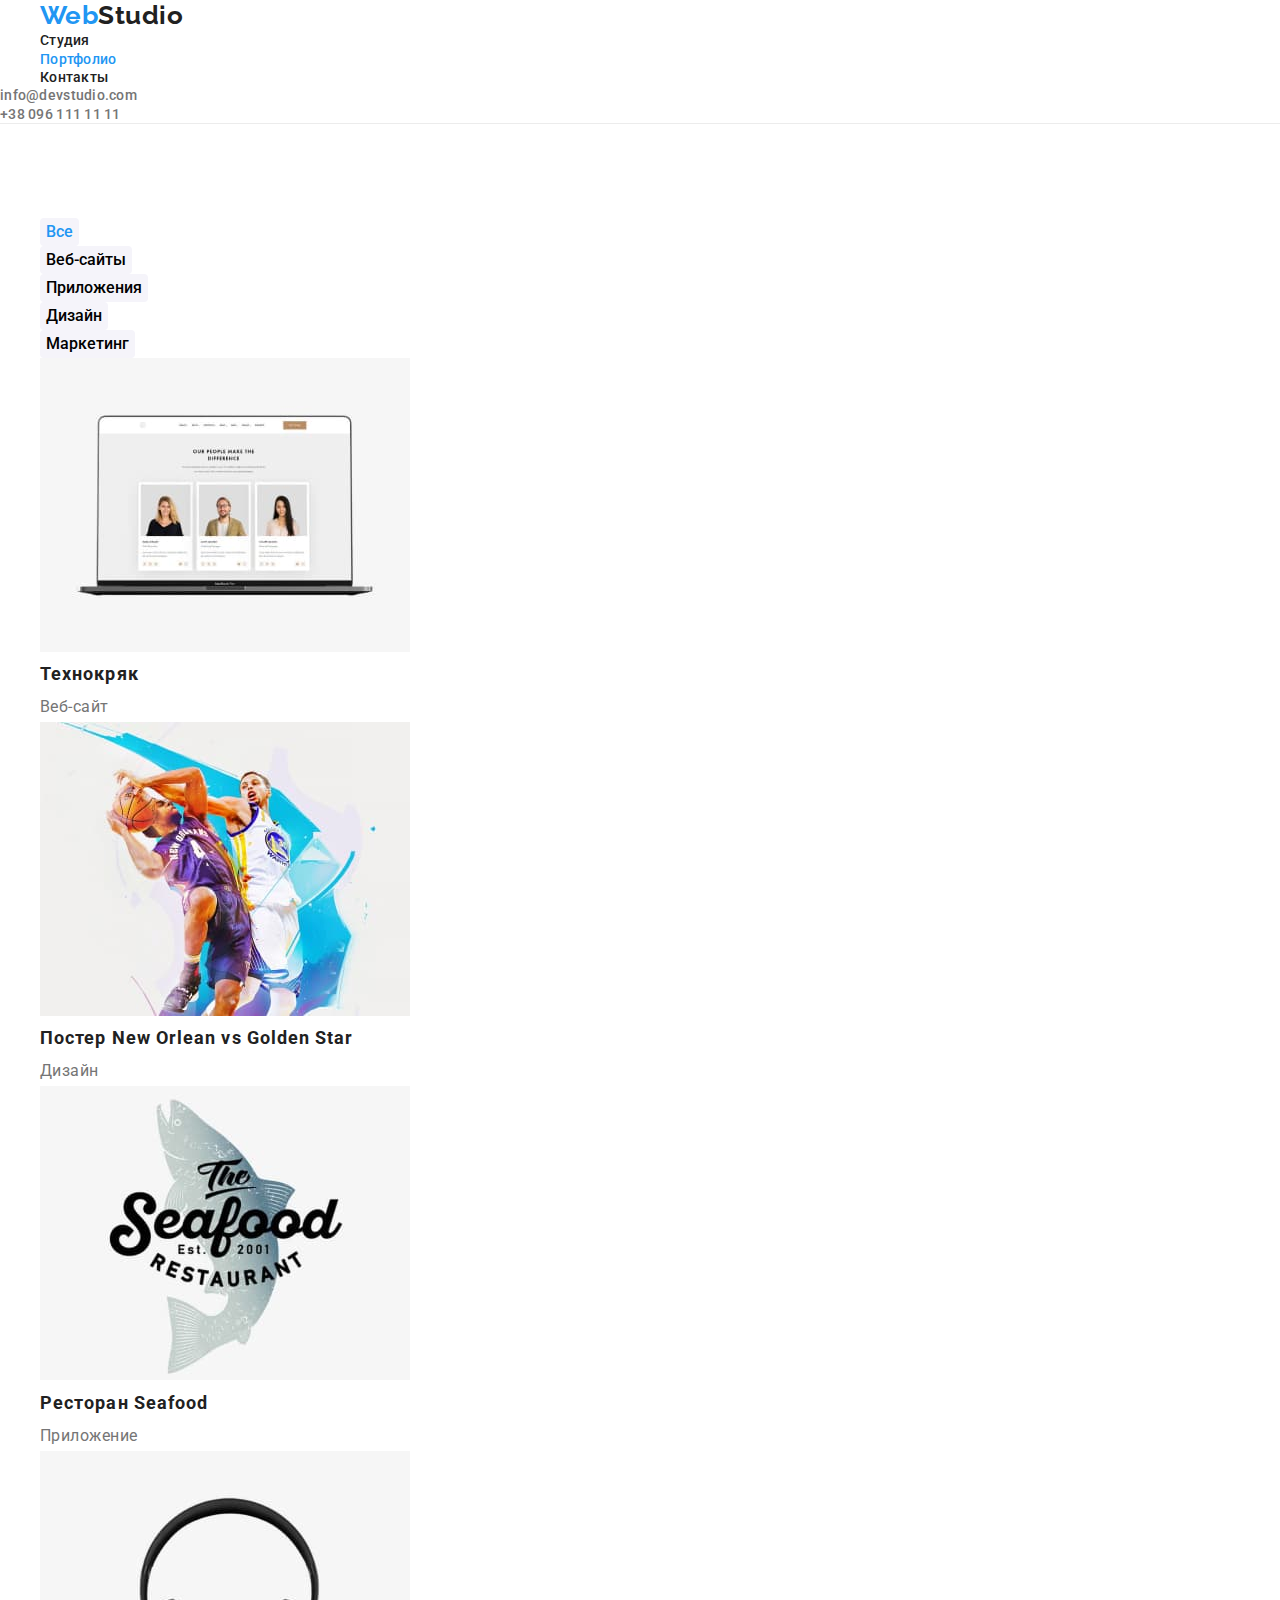
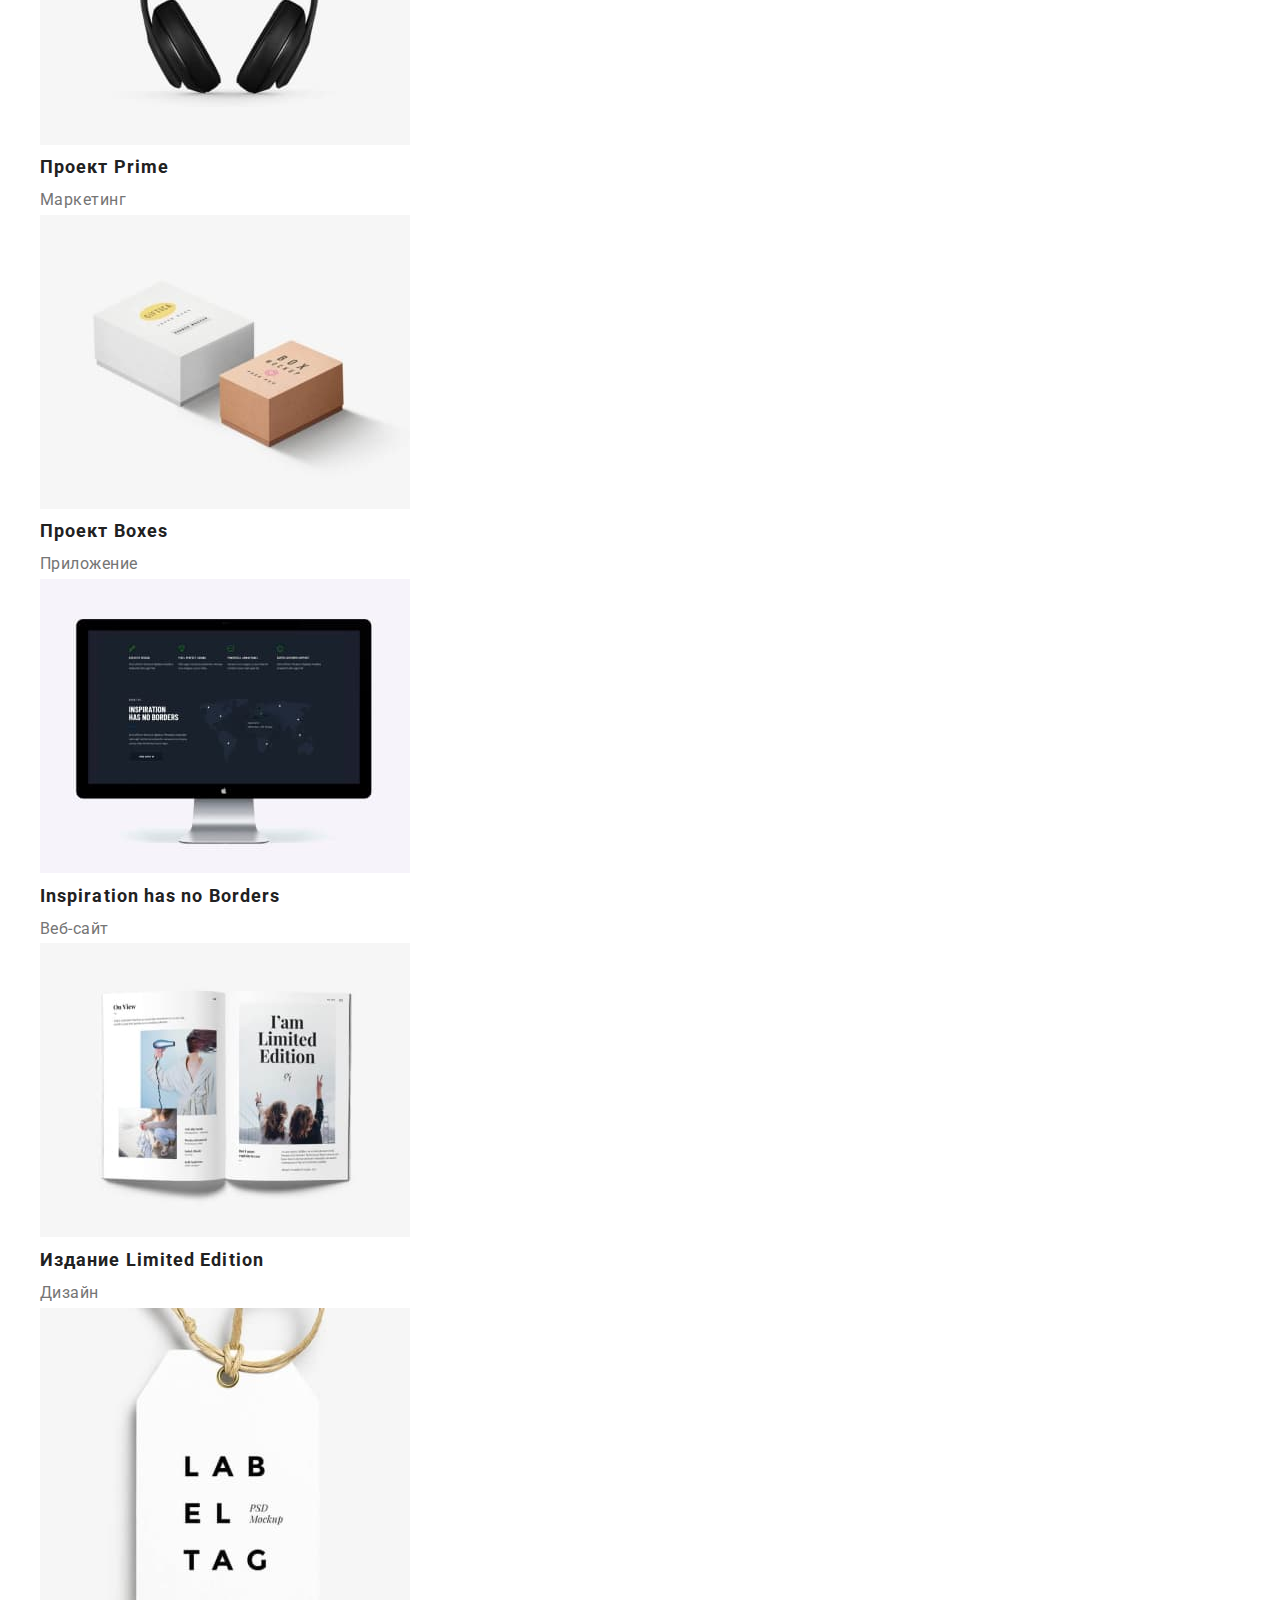
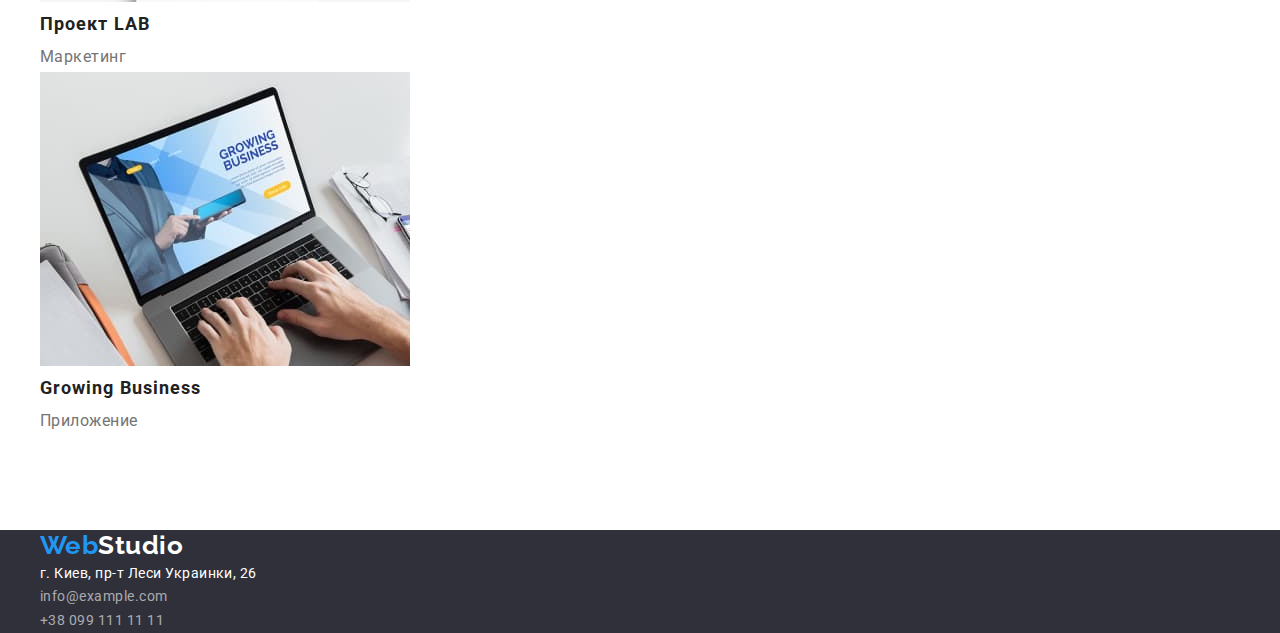
==== portfolio.html @ ff14a372 "update css" ====
<!DOCTYPE html>
<html lang="ru">
  <head>
    <meta charset="UTF-8" />
    <meta http-equiv="X-UA-Compatible" content="IE=edge" />
    <meta name="viewport" content="width=device-width, initial-scale=1.0" />
    <title>Portfolio</title>
    <link rel="preconnect" href="https://fonts.googleapis.com" />
    <link rel="preconnect" href="https://fonts.gstatic.com" crossorigin />
    <link
      href="https://fonts.googleapis.com/css2?family=Raleway:wght@700&family=Roboto:wght@400;500;700;900&display=swap"
      rel="stylesheet"
    />
    <link
      rel="stylesheet"
      href="https://cdnjs.cloudflare.com/ajax/libs/modern-normalize/1.1.0/modern-normalize.min.css"
    />
    <link rel="stylesheet" href="css/styles.css" />
  </head>
  <body>
    <header class="header">
      <nav class="container">
        <a class="header__inner" href="/">
          <span class="header__logo">Web</span>Studio</a
        >
        <ul class="list">
          <li>
            <a class="nav__link" href="index.html">Студия</a>
          </li>
          <li>
            <a class="nav__link current" href="portfolio.html">Портфолио</a>
          </li>
          <li>
            <a class="nav__link" href="">Контакты</a>
          </li>
        </ul>
      </nav>
      <ul class="list">
        <li>
          <a class="header__address" href="mailto:info@devstudio.com"
            >info@devstudio.com</a
          >
        </li>
        <li>
          <a class="header__address" href="tel:+380961111111"
            >+38 096 111 11 11</a
          >
        </li>
      </ul>
    </header>
    <main>
      <section class="section">
        <div class="container">
          <h1 class="title__hidden">Фильтр</h1>
          <ul class="list">
            <li>
              <button class="filter__btn current" type="button">Все</button>
            </li>
            <li>
              <button class="filter__btn" type="button">Веб-сайты</button>
            </li>
            <li>
              <button class="filter__btn" type="button">Приложения</button>
            </li>
            <li>
              <button class="filter__btn" type="button">Дизайн</button>
            </li>
            <li>
              <button class="filter__btn" type="button">Маркетинг</button>
            </li>
          </ul>
        </div>
        <div class="container">
          <ul class="list">
            <li>
              <img src="./images/website.jpg" width="370" alt="website" />
              <h2 class="filter__title">Технокряк</h2>
              <p class="filter__text">Веб-сайт</p>
            </li>
            <li>
              <img
                src="./images/basketball-poster-design.jpg"
                width="370"
                alt="basketball-poster-design"
              />
              <h2 class="filter__title">
                Постер <span lang="en">New Orlean vs Golden Star</span>
              </h2>
              <p class="filter__text">Дизайн</p>
            </li>
            <li>
              <img
                src="./images/restaurant-the-seafood.jpg"
                width="370"
                alt="restaurant-the-seafood"
              />
              <h2 class="filter__title">
                Ресторан <span lang="en">Seafood</span>
              </h2>
              <p class="filter__text">Приложение</p>
            </li>
            <li>
              <img
                src="./images/project-prime.jpg"
                width="370"
                alt="project-prime"
              />
              <h2 class="filter__title">Проект <span lang="en">Prime</span></h2>
              <p class="filter__text">Маркетинг</p>
            </li>
            <li>
              <img
                src="./images/project-boxes.jpg"
                width="370"
                alt="project-boxes"
              />
              <h2 class="filter__title">Проект <span lang="en">Boxes</span></h2>
              <p class="filter__text">Приложение</p>
            </li>
            <li>
              <img
                src="./images/website-inspiration-has-no-borders.jpg"
                width="370"
                alt="website-inspiration-has-no-borders"
              />
              <h2 class="filter__title" lang="en">
                Inspiration has no Borders
              </h2>
              <p class="filter__text">Веб-сайт</p>
            </li>
            <li>
              <img
                src="./images/design-limited-edition.jpg"
                width="370"
                alt="design-limited-edition"
              />
              <h2 class="filter__title">
                Издание <span lang="en">Limited Edition</span>
              </h2>
              <p class="filter__text">Дизайн</p>
            </li>
            <li>
              <img
                src="./images/project-lab.jpg"
                width="370"
                alt="project-lab"
              />
              <h2 class="filter__title">Проект <span lang="en">LAB</span></h2>
              <p class="filter__text">Маркетинг</p>
            </li>
            <li>
              <img
                src="./images/growing-business.jpg"
                width="370"
                alt="growing-business"
              />
              <h2 class="filter__title" lang="en">Growing Business</h2>
              <p class="filter__text">Приложение</p>
            </li>
          </ul>
        </div>
      </section>
    </main>
    <footer class="footer">
      <div class="container">
        <a class="footer__inner" href="/"
          ><span class="footer__logo">Web</span>Studio</a
        >
        <address>
          <p class="footer__text">г. Киев, пр-т Леси Украинки, 26</p>
          <ul class="list">
            <li>
              <a class="footer__address" href="mailto:info@example.com"
                >info@example.com</a
              >
            </li>
            <li>
              <a class="footer__address" href="tel:+380991111111"
                >+38 099 111 11 11</a
              >
            </li>
          </ul>
        </address>
      </div>
    </footer>
  </body>
</html>
---- css/styles.css ----
:root {
  --primary-text-color: #212121;
  --secondary-text-color: #757575;
  --tittle-text-color: #ffffff;
  --accent-color: #2196f3;
  --primary-background-color: #ffffff;
  --primary-section-color: #2f303a;
  --secondary-section-color: #f5f4fa;
  --footer-address-color: rgba(255, 255, 255, 0.6);
}

body {
  background-color: var(--primary-background-color);
  color: var(--primary-text-color);
  font-family: "Roboto", sans-serif;
  letter-spacing: 0.03em;
}

h1,
h2,
h3,
h4,
h5,
h6,
ul,
p {
  padding: 0;
  margin: 0;
}

/* Container */

.container {
  width: 1200px;
  margin: 0 auto;
}

/* Section */

.section {
  padding: 94px 0;
}

.section.no__padding {
  padding-top: 0;
}

/* Header */

.header {
  background-color: var(--primary-background-color);
  border-bottom: 1px solid #ececec;
}

.header__inner {
  color: var(--primary-text-color);
  font-family: "Raleway", sans-serif;
  font-size: 26px;
  font-weight: 700;
  line-height: 1.2;
  text-decoration: none;
}

.header__logo {
  color: var(--accent-color);
  font-family: "Raleway", sans-serif;
  font-size: 26px;
  font-weight: 700;
  line-height: 1.2;
}

.list {
  list-style: none;
}

.nav__link {
  color: var(--primary-text-color);
  font-size: 14px;
  font-weight: 500;
  line-height: 1.14;
  letter-spacing: 0.02em;
  text-decoration: none;
}

.header__address {
  color: var(--secondary-text-color);
  display: inline-block;
  font-size: 14px;
  font-weight: 500;
  line-height: 1.14;
  letter-spacing: 0.02em;
  font-style: normal;
  text-decoration: none;
}

.nav__link:hover,
.header__address:hover {
  color: var(--accent-color);
}

.nav__link:focus,
.header__address:focus {
  color: var(--accent-color);
}

.current {
  color: var(--accent-color);
}

/* Hero */

.hero {
  background-color: var(--primary-section-color);
  text-align: center;
}

.hero__title {
  color: var(--tittle-text-color);
  margin-left: auto;
  margin-right: auto;
  width: 696px;
  margin-bottom: 30px;
  font-size: 44px;
  font-weight: 900;
  line-height: 1.36;
  letter-spacing: 0.06em;
  text-transform: uppercase;
}

/* Buttons */

.hero__btn {
  background-color: var(--accent-color);
  color: var(--tittle-text-color);
  font-family: inherit;
  padding: 10px 32px;
  min-width: 200px;
  font-size: 16px;
  font-weight: 700;
  line-height: 1.87;
  letter-spacing: 0.06em;
  border: 0;
  border-radius: 4px;
  cursor: pointer;
}

.filter__btn {
  background-color: var(--secondary-section-color);
  font-family: inherit;
  font-size: 16px;
  font-weight: 500;
  line-height: 1.62;
  border: 0;
  border-radius: 4px;
  text-align: center;
  cursor: pointer;
}

.filter__btn:hover {
  background-color: var(--accent-color);
  color: var(--tittle-text-color);
}

.filter__btn:focus {
  background-color: var(--accent-color);
  color: var(--tittle-text-color);
}

/* Specials */

.title__hidden {
  position: absolute;
  width: 1px;
  height: 1px;
  margin: -1px;
  border: 0;
  padding: 0;
  white-space: nowrap;
  clip-path: inset(100%);
  clip: rect(0 0 0 0);
  overflow: hidden;
}

.specials__title {
  color: var(--primary-text-color);
  margin-bottom: 10px;
  font-size: 14px;
  font-weight: 700;
  line-height: 1.14;
  text-transform: uppercase;
}

.specials__text {
  color: var(--secondary-text-color);
  font-size: 14px;
  line-height: 1.71;
}

/* Specialist */

.section__specialist {
  background-color: var(--secondary-section-color);
}

.specialist__title {
  color: var(--primary-text-color);
  margin-bottom: 50px;
  font-size: 36px;
  font-weight: 700;
  line-height: 1.16;
  text-align: center;
}

.specialist__card {
  background-color: var(--primary-background-color);
  border-radius: 0px 0px 4px 4px;
}

.specialist__name {
  color: var(--primary-text-color);
  margin-top: 30px;
  margin-bottom: 10px;
  font-size: 16px;
  font-weight: 500;
  line-height: 1.18;
  text-align: center;
}

.specialist__info {
  color: var(--secondary-text-color);
  font-size: 16px;
  line-height: 1.18;
  text-align: center;
}

/* Filter */

.filter__title {
  color: var(--primary-text-color);
  font-size: 18px;
  font-weight: 700;
  line-height: 2;
  letter-spacing: 0.06em;
}

.filter__text {
  color: var(--secondary-text-color);
  font-size: 16px;
  line-height: 1.87;
}

/* Footer */

.footer {
  background-color: var(--primary-section-color);
}

.footer__inner {
  color: var(--tittle-text-color);
  font-family: "Raleway", sans-serif;
  font-size: 26px;
  font-weight: 700;
  line-height: 1.2;
  text-decoration: none;
}

.footer__logo {
  color: var(--accent-color);
  font-family: "Raleway", sans-serif;
  font-size: 26px;
  font-weight: 700;
  line-height: 1.2;
}

.footer__text {
  color: var(--tittle-text-color);
  font-size: 14px;
  line-height: 1.71;
  font-style: normal;
}

.footer__address {
  color: var(--footer-address-color);
  font-size: 14px;
  line-height: 1.71;
  font-style: normal;
  text-decoration: none;
}

.footer__address:hover,
.footer__address:focus {
  color: var(--accent-color);
}
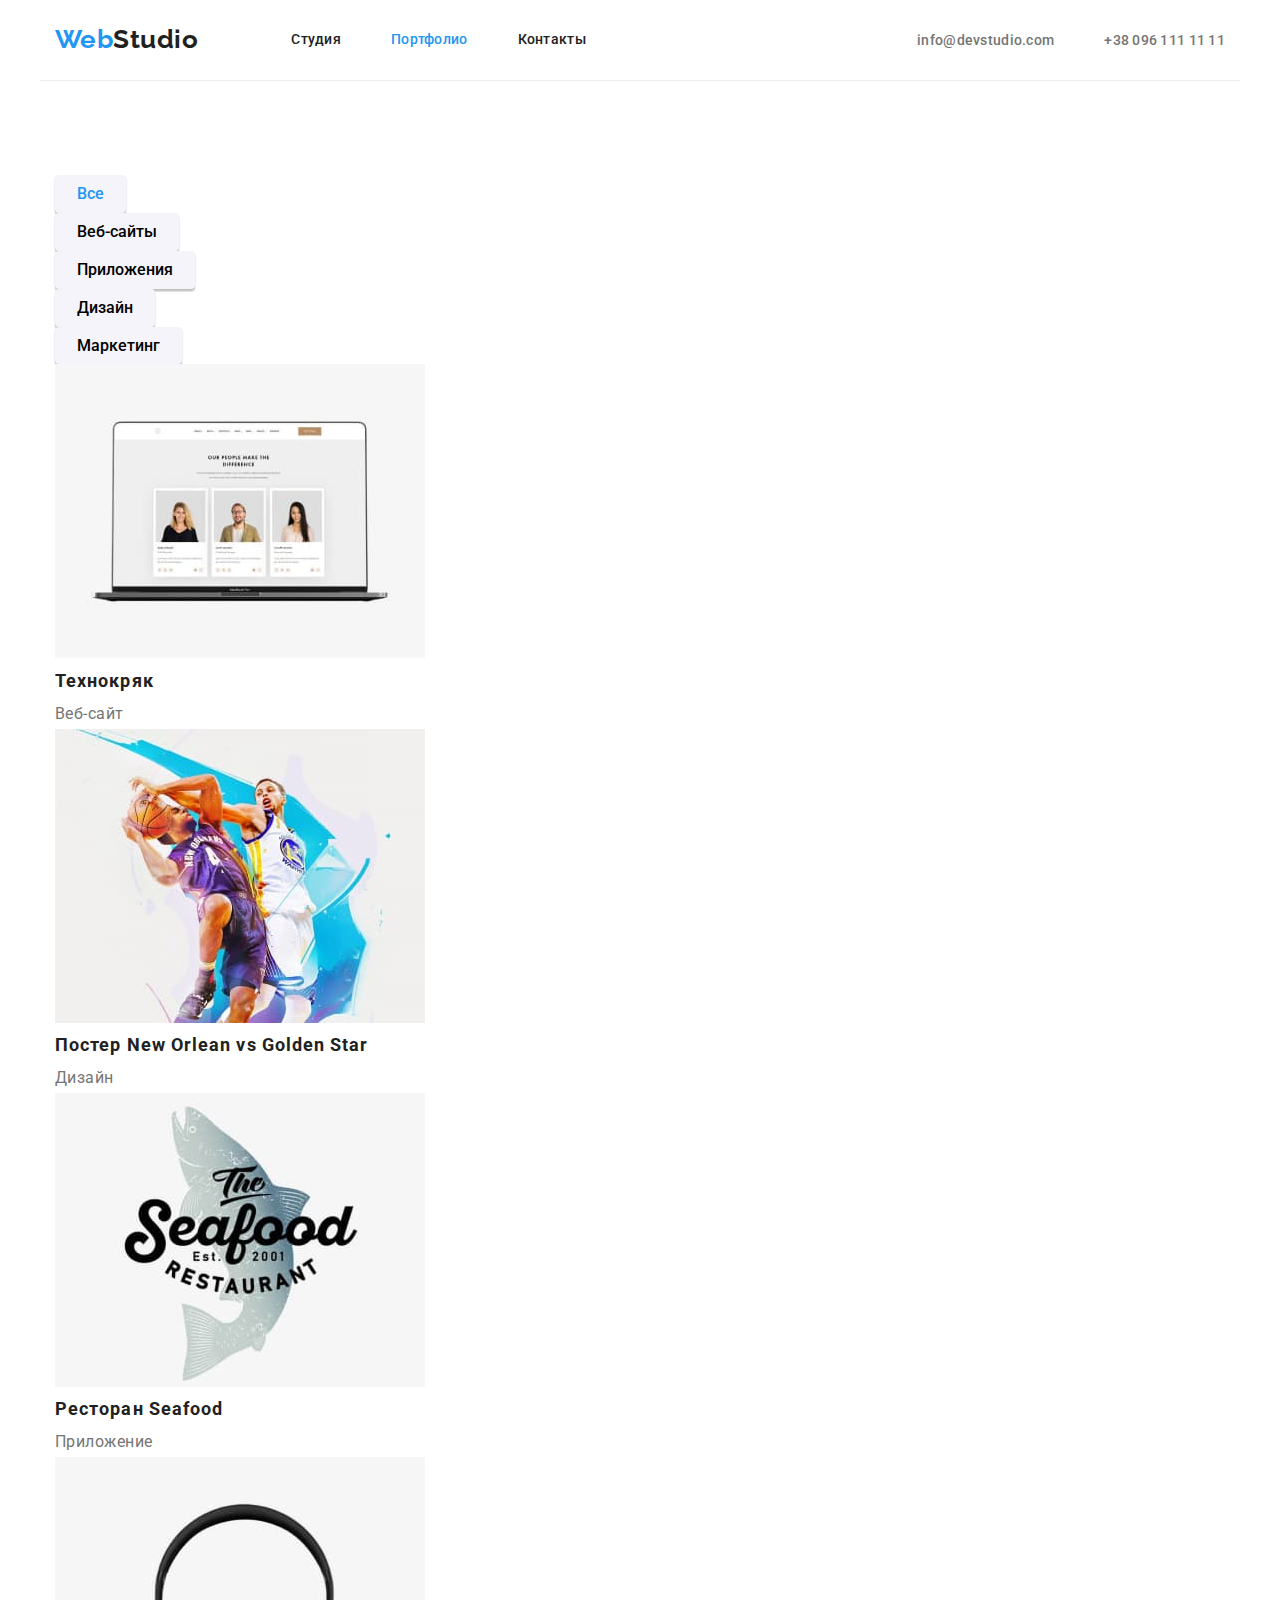
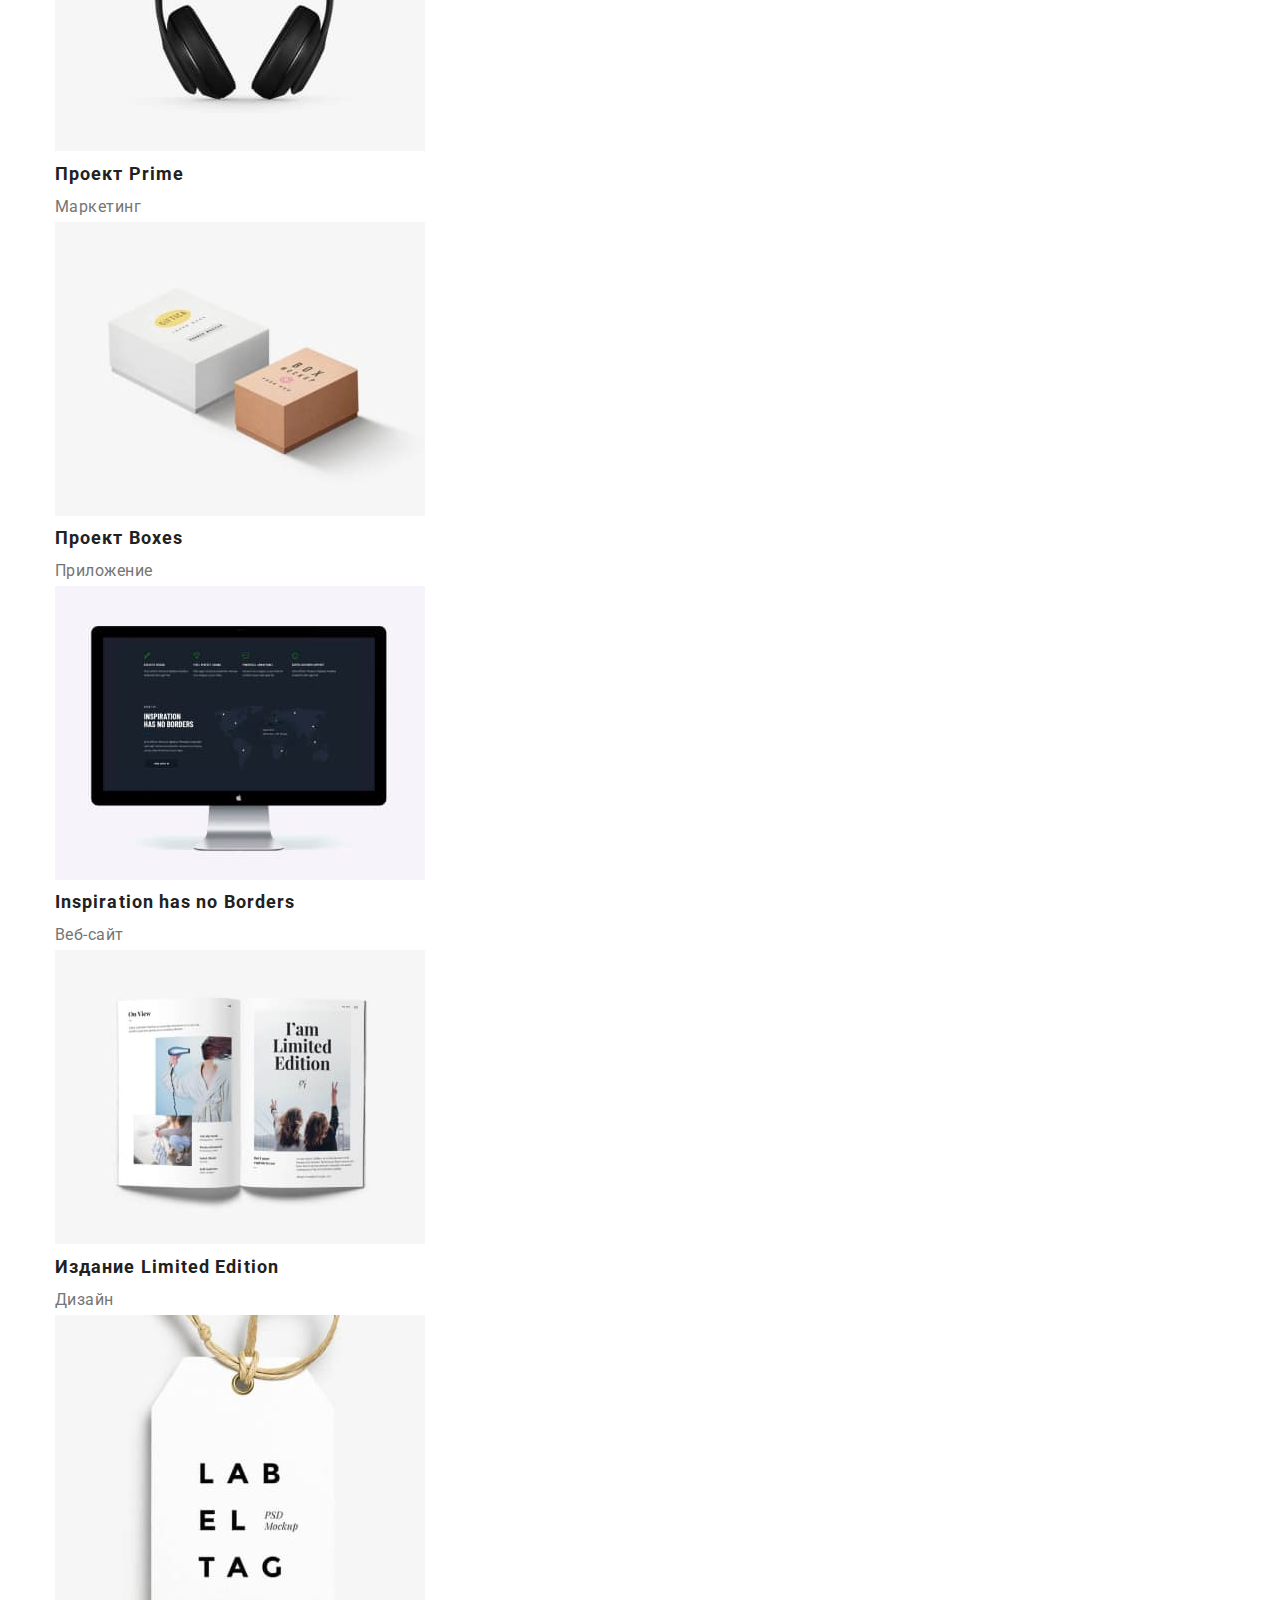
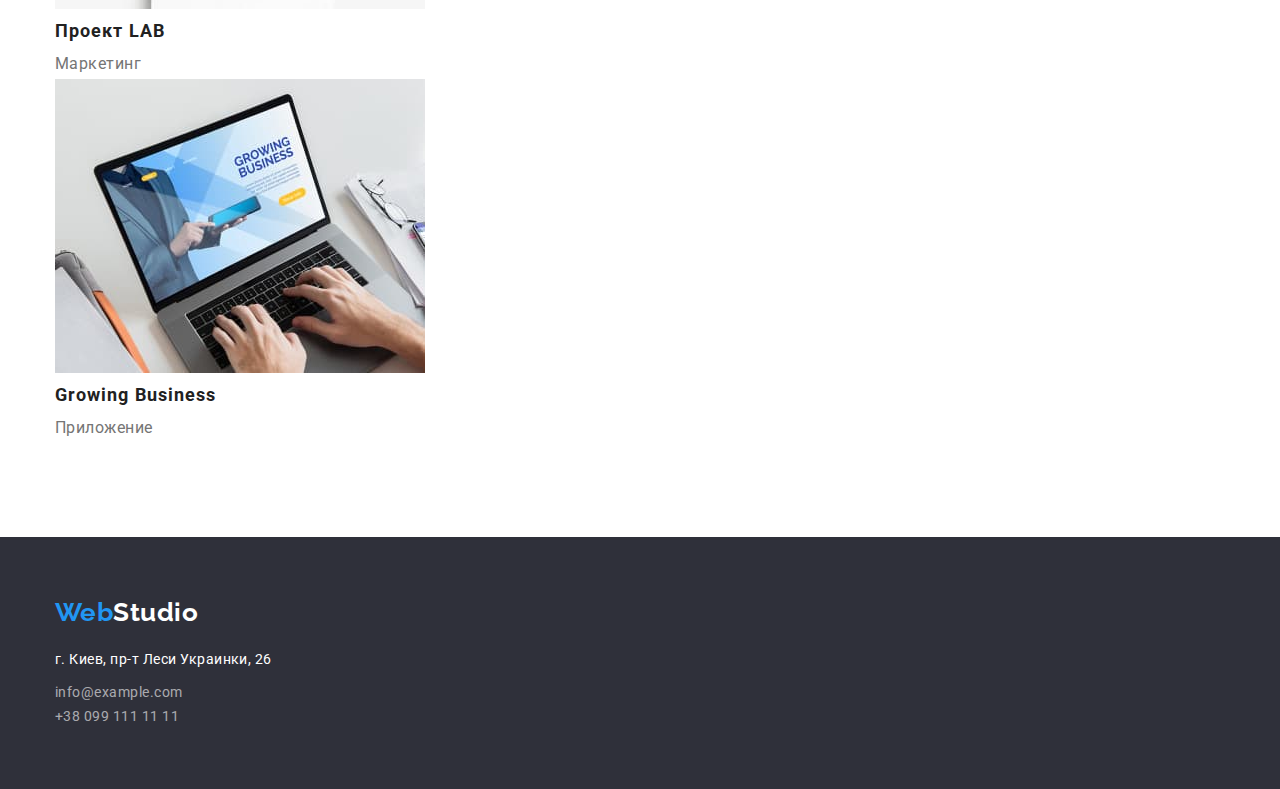
==== commit 97d67a39: "upd html and css" ====
--- a/portfolio.html
+++ b/portfolio.html
@@ -18,30 +18,30 @@
     <link rel="stylesheet" href="css/styles.css" />
   </head>
   <body>
-    <header class="header">
-      <nav class="container">
+    <header class="header container">
+      <nav class="nav__main">
         <a class="header__inner" href="/">
           <span class="header__logo">Web</span>Studio</a
         >
-        <ul class="list">
-          <li>
+        <ul class="nav__list list">
+          <li class="nav__item">
             <a class="nav__link" href="index.html">Студия</a>
           </li>
-          <li>
+          <li class="nav__item">
             <a class="nav__link current" href="portfolio.html">Портфолио</a>
           </li>
-          <li>
+          <li class="nav__item">
             <a class="nav__link" href="">Контакты</a>
           </li>
         </ul>
       </nav>
-      <ul class="list">
-        <li>
+      <ul class="address__list list">
+        <li class="nav__address">
           <a class="header__address" href="mailto:info@devstudio.com"
             >info@devstudio.com</a
           >
         </li>
-        <li>
+        <li class="nav__address">
           <a class="header__address" href="tel:+380961111111"
             >+38 096 111 11 11</a
           >
@@ -69,95 +69,99 @@
               <button class="filter__btn" type="button">Маркетинг</button>
             </li>
           </ul>
-        </div>
-        <div class="container">
-          <ul class="list">
-            <li>
-              <img src="./images/website.jpg" width="370" alt="website" />
-              <h2 class="filter__title">Технокряк</h2>
-              <p class="filter__text">Веб-сайт</p>
-            </li>
-            <li>
-              <img
-                src="./images/basketball-poster-design.jpg"
-                width="370"
-                alt="basketball-poster-design"
-              />
-              <h2 class="filter__title">
-                Постер <span lang="en">New Orlean vs Golden Star</span>
-              </h2>
-              <p class="filter__text">Дизайн</p>
-            </li>
-            <li>
-              <img
-                src="./images/restaurant-the-seafood.jpg"
-                width="370"
-                alt="restaurant-the-seafood"
-              />
-              <h2 class="filter__title">
-                Ресторан <span lang="en">Seafood</span>
-              </h2>
-              <p class="filter__text">Приложение</p>
-            </li>
-            <li>
-              <img
-                src="./images/project-prime.jpg"
-                width="370"
-                alt="project-prime"
-              />
-              <h2 class="filter__title">Проект <span lang="en">Prime</span></h2>
-              <p class="filter__text">Маркетинг</p>
-            </li>
-            <li>
-              <img
-                src="./images/project-boxes.jpg"
-                width="370"
-                alt="project-boxes"
-              />
-              <h2 class="filter__title">Проект <span lang="en">Boxes</span></h2>
-              <p class="filter__text">Приложение</p>
-            </li>
-            <li>
-              <img
-                src="./images/website-inspiration-has-no-borders.jpg"
-                width="370"
-                alt="website-inspiration-has-no-borders"
-              />
-              <h2 class="filter__title" lang="en">
-                Inspiration has no Borders
-              </h2>
-              <p class="filter__text">Веб-сайт</p>
-            </li>
-            <li>
-              <img
-                src="./images/design-limited-edition.jpg"
-                width="370"
-                alt="design-limited-edition"
-              />
-              <h2 class="filter__title">
-                Издание <span lang="en">Limited Edition</span>
-              </h2>
-              <p class="filter__text">Дизайн</p>
-            </li>
-            <li>
-              <img
-                src="./images/project-lab.jpg"
-                width="370"
-                alt="project-lab"
-              />
-              <h2 class="filter__title">Проект <span lang="en">LAB</span></h2>
-              <p class="filter__text">Маркетинг</p>
-            </li>
-            <li>
-              <img
-                src="./images/growing-business.jpg"
-                width="370"
-                alt="growing-business"
-              />
-              <h2 class="filter__title" lang="en">Growing Business</h2>
-              <p class="filter__text">Приложение</p>
-            </li>
-          </ul>
+          <div>
+            <ul class="list">
+              <li>
+                <img src="./images/website.jpg" width="370" alt="website" />
+                <h2 class="filter__title">Технокряк</h2>
+                <p class="filter__text">Веб-сайт</p>
+              </li>
+              <li>
+                <img
+                  src="./images/basketball-poster-design.jpg"
+                  width="370"
+                  alt="basketball-poster-design"
+                />
+                <h2 class="filter__title">
+                  Постер <span lang="en">New Orlean vs Golden Star</span>
+                </h2>
+                <p class="filter__text">Дизайн</p>
+              </li>
+              <li>
+                <img
+                  src="./images/restaurant-the-seafood.jpg"
+                  width="370"
+                  alt="restaurant-the-seafood"
+                />
+                <h2 class="filter__title">
+                  Ресторан <span lang="en">Seafood</span>
+                </h2>
+                <p class="filter__text">Приложение</p>
+              </li>
+              <li>
+                <img
+                  src="./images/project-prime.jpg"
+                  width="370"
+                  alt="project-prime"
+                />
+                <h2 class="filter__title">
+                  Проект <span lang="en">Prime</span>
+                </h2>
+                <p class="filter__text">Маркетинг</p>
+              </li>
+              <li>
+                <img
+                  src="./images/project-boxes.jpg"
+                  width="370"
+                  alt="project-boxes"
+                />
+                <h2 class="filter__title">
+                  Проект <span lang="en">Boxes</span>
+                </h2>
+                <p class="filter__text">Приложение</p>
+              </li>
+              <li>
+                <img
+                  src="./images/website-inspiration-has-no-borders.jpg"
+                  width="370"
+                  alt="website-inspiration-has-no-borders"
+                />
+                <h2 class="filter__title" lang="en">
+                  Inspiration has no Borders
+                </h2>
+                <p class="filter__text">Веб-сайт</p>
+              </li>
+              <li>
+                <img
+                  src="./images/design-limited-edition.jpg"
+                  width="370"
+                  alt="design-limited-edition"
+                />
+                <h2 class="filter__title">
+                  Издание <span lang="en">Limited Edition</span>
+                </h2>
+                <p class="filter__text">Дизайн</p>
+              </li>
+              <li>
+                <img
+                  src="./images/project-lab.jpg"
+                  width="370"
+                  alt="project-lab"
+                />
+                <h2 class="filter__title">Проект <span lang="en">LAB</span></h2>
+                <p class="filter__text">Маркетинг</p>
+              </li>
+              <li>
+                <img
+                  src="./images/growing-business.jpg"
+                  width="370"
+                  alt="growing-business"
+                />
+                <h2 class="filter__title" lang="en">Growing Business</h2>
+                <p class="filter__text">Приложение</p>
+              </li>
+            </ul>
+          </div>
         </div>
       </section>
     </main>
--- a/css/styles.css
+++ b/css/styles.css
@@ -33,6 +33,7 @@
 .container {
   width: 1200px;
   margin: 0 auto;
+  padding: 0 15px;
 }
 
 /* Section */
@@ -45,15 +46,23 @@
   padding-top: 0;
 }
 
+/* List style */
+
+.list {
+  list-style: none;
+}
+
 /* Header */
 
 .header {
   background-color: var(--primary-background-color);
+  display: flex;
   border-bottom: 1px solid #ececec;
 }
 
 .header__inner {
   color: var(--primary-text-color);
+  margin-right: 93px;
   font-family: "Raleway", sans-serif;
   font-size: 26px;
   font-weight: 700;
@@ -69,17 +78,35 @@
   line-height: 1.2;
 }
 
-.list {
-  list-style: none;
+.nav__main {
+  display: flex;
+  align-items: center;
+}
+
+.nav__list {
+  display: flex;
+}
+
+.nav__item:not(:last-child),
+.nav__address:not(:last-child) {
+  margin-right: 50px;
 }
 
 .nav__link {
   color: var(--primary-text-color);
+  display: flex;
+  padding: 32px 0;
   font-size: 14px;
   font-weight: 500;
   line-height: 1.14;
   letter-spacing: 0.02em;
   text-decoration: none;
+}
+
+.address__list {
+  display: flex;
+  align-items: center;
+  margin-left: auto;
 }
 
 .header__address {
@@ -141,17 +168,21 @@
   letter-spacing: 0.06em;
   border: 0;
   border-radius: 4px;
+  box-shadow: 0px 4px 4px rgba(0, 0, 0, 0.15);
   cursor: pointer;
 }
 
 .filter__btn {
   background-color: var(--secondary-section-color);
   font-family: inherit;
+  padding: 6px 22px;
   font-size: 16px;
   font-weight: 500;
   line-height: 1.62;
   border: 0;
   border-radius: 4px;
+  box-shadow: 0px 3px 1px rgba(0, 0, 0, 0.1), 0px 1px 2px rgba(0, 0, 0, 0.08),
+    0px 2px 2px rgba(0, 0, 0, 0.12);
   text-align: center;
   cursor: pointer;
 }
@@ -181,6 +212,19 @@
   overflow: hidden;
 }
 
+.specials__list {
+  display: flex;
+}
+
+.specials__info {
+  width: 270px;
+  margin-right: 30px;
+}
+
+.specials__info:nth-child(4) {
+  margin-right: 0;
+}
+
 .specials__title {
   color: var(--primary-text-color);
   margin-bottom: 10px;
@@ -202,6 +246,15 @@
   background-color: var(--secondary-section-color);
 }
 
+.specialist__inner {
+  display: flex;
+  justify-content: space-between;
+}
+
+.specialist__inner img {
+  display: block;
+}
+
 .specialist__title {
   color: var(--primary-text-color);
   margin-bottom: 50px;
@@ -211,9 +264,21 @@
   text-align: center;
 }
 
+.specialist__list {
+  display: flex;
+  justify-content: space-between;
+}
+
 .specialist__card {
   background-color: var(--primary-background-color);
+  box-shadow: 0px 1px 3px rgba(0, 0, 0, 0.12), 0px 1px 1px rgba(0, 0, 0, 0.14),
+    0px 2px 1px rgba(0, 0, 0, 0.2);
+  width: 270px;
   border-radius: 0px 0px 4px 4px;
+}
+
+.specialist__card img {
+  display: block;
 }
 
 .specialist__name {
@@ -228,6 +293,7 @@
 
 .specialist__info {
   color: var(--secondary-text-color);
+  margin-bottom: 30px;
   font-size: 16px;
   line-height: 1.18;
   text-align: center;
@@ -253,6 +319,7 @@
 
 .footer {
   background-color: var(--primary-section-color);
+  padding: 60px 0;
 }
 
 .footer__inner {
@@ -274,6 +341,8 @@
 
 .footer__text {
   color: var(--tittle-text-color);
+  margin-top: 20px;
+  margin-bottom: 9px;
   font-size: 14px;
   line-height: 1.71;
   font-style: normal;
@@ -281,6 +350,7 @@
 
 .footer__address {
   color: var(--footer-address-color);
+  margin-bottom: 9px;
   font-size: 14px;
   line-height: 1.71;
   font-style: normal;
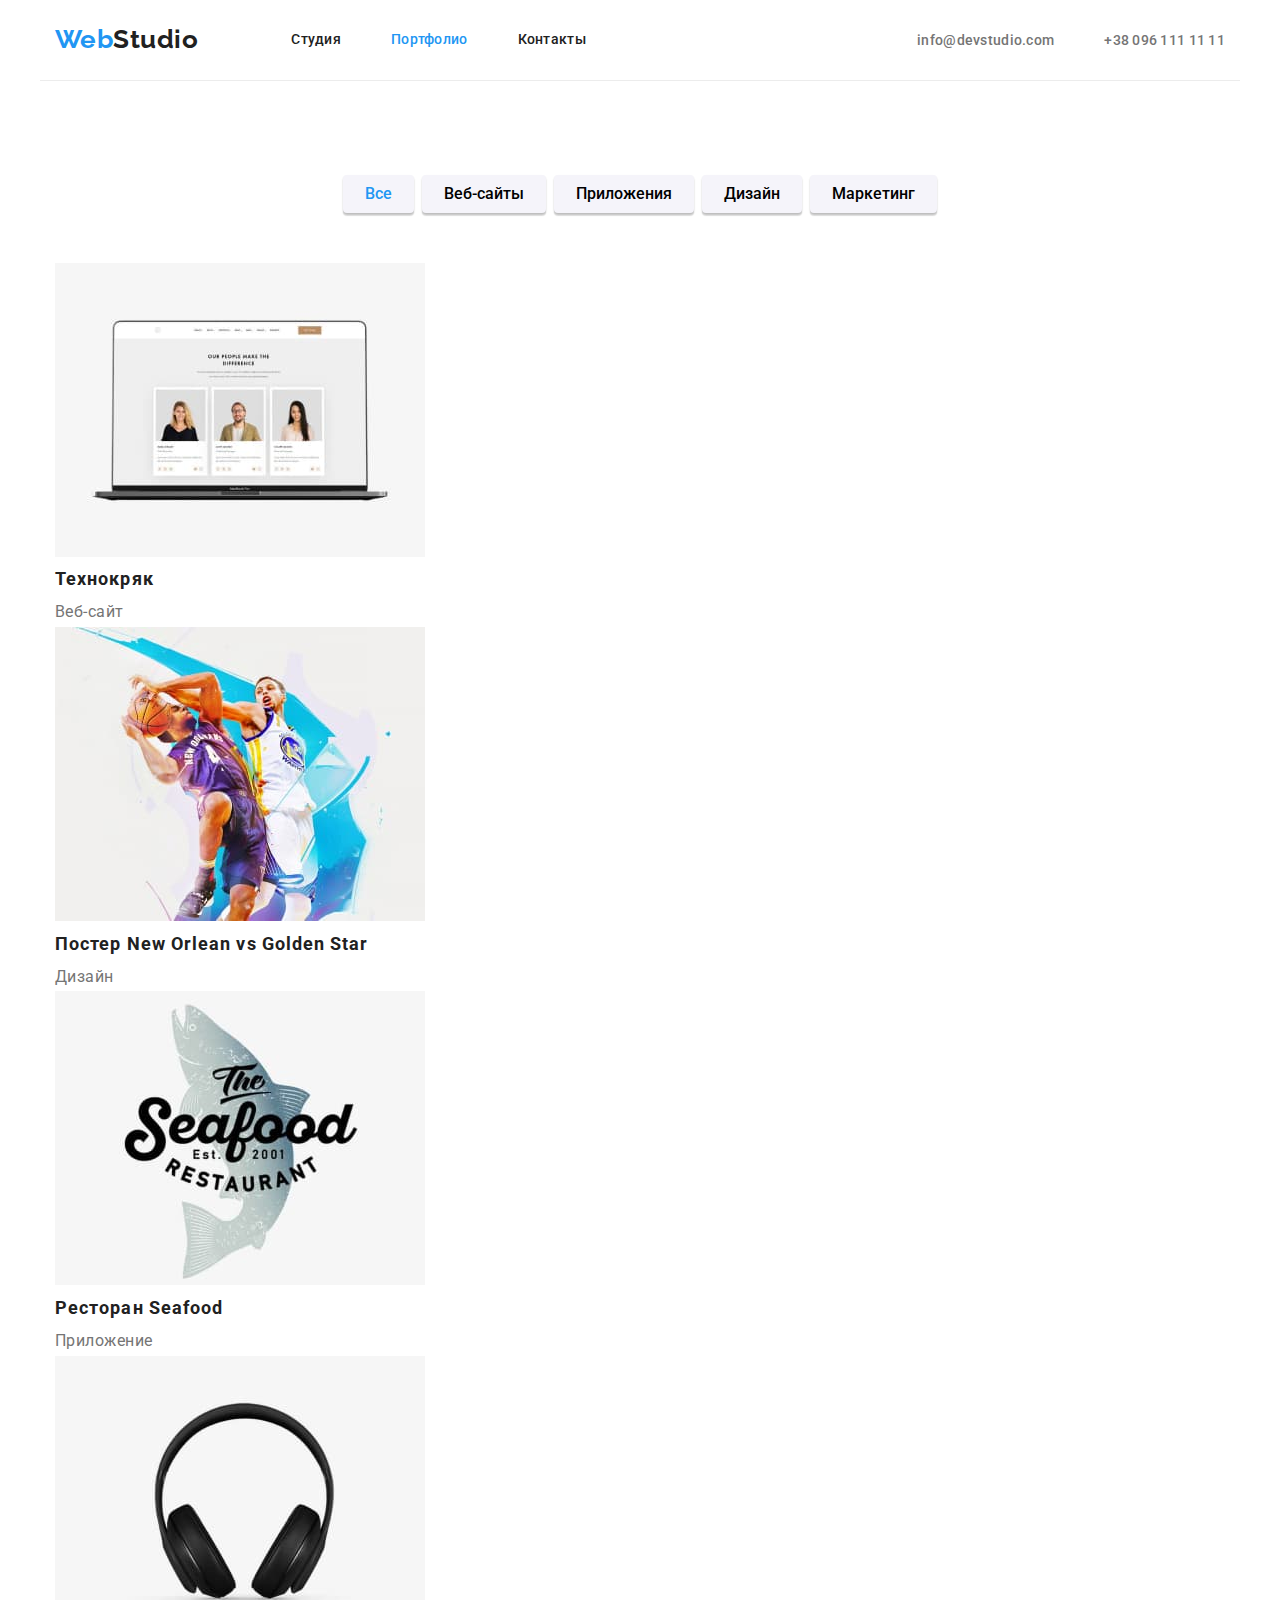
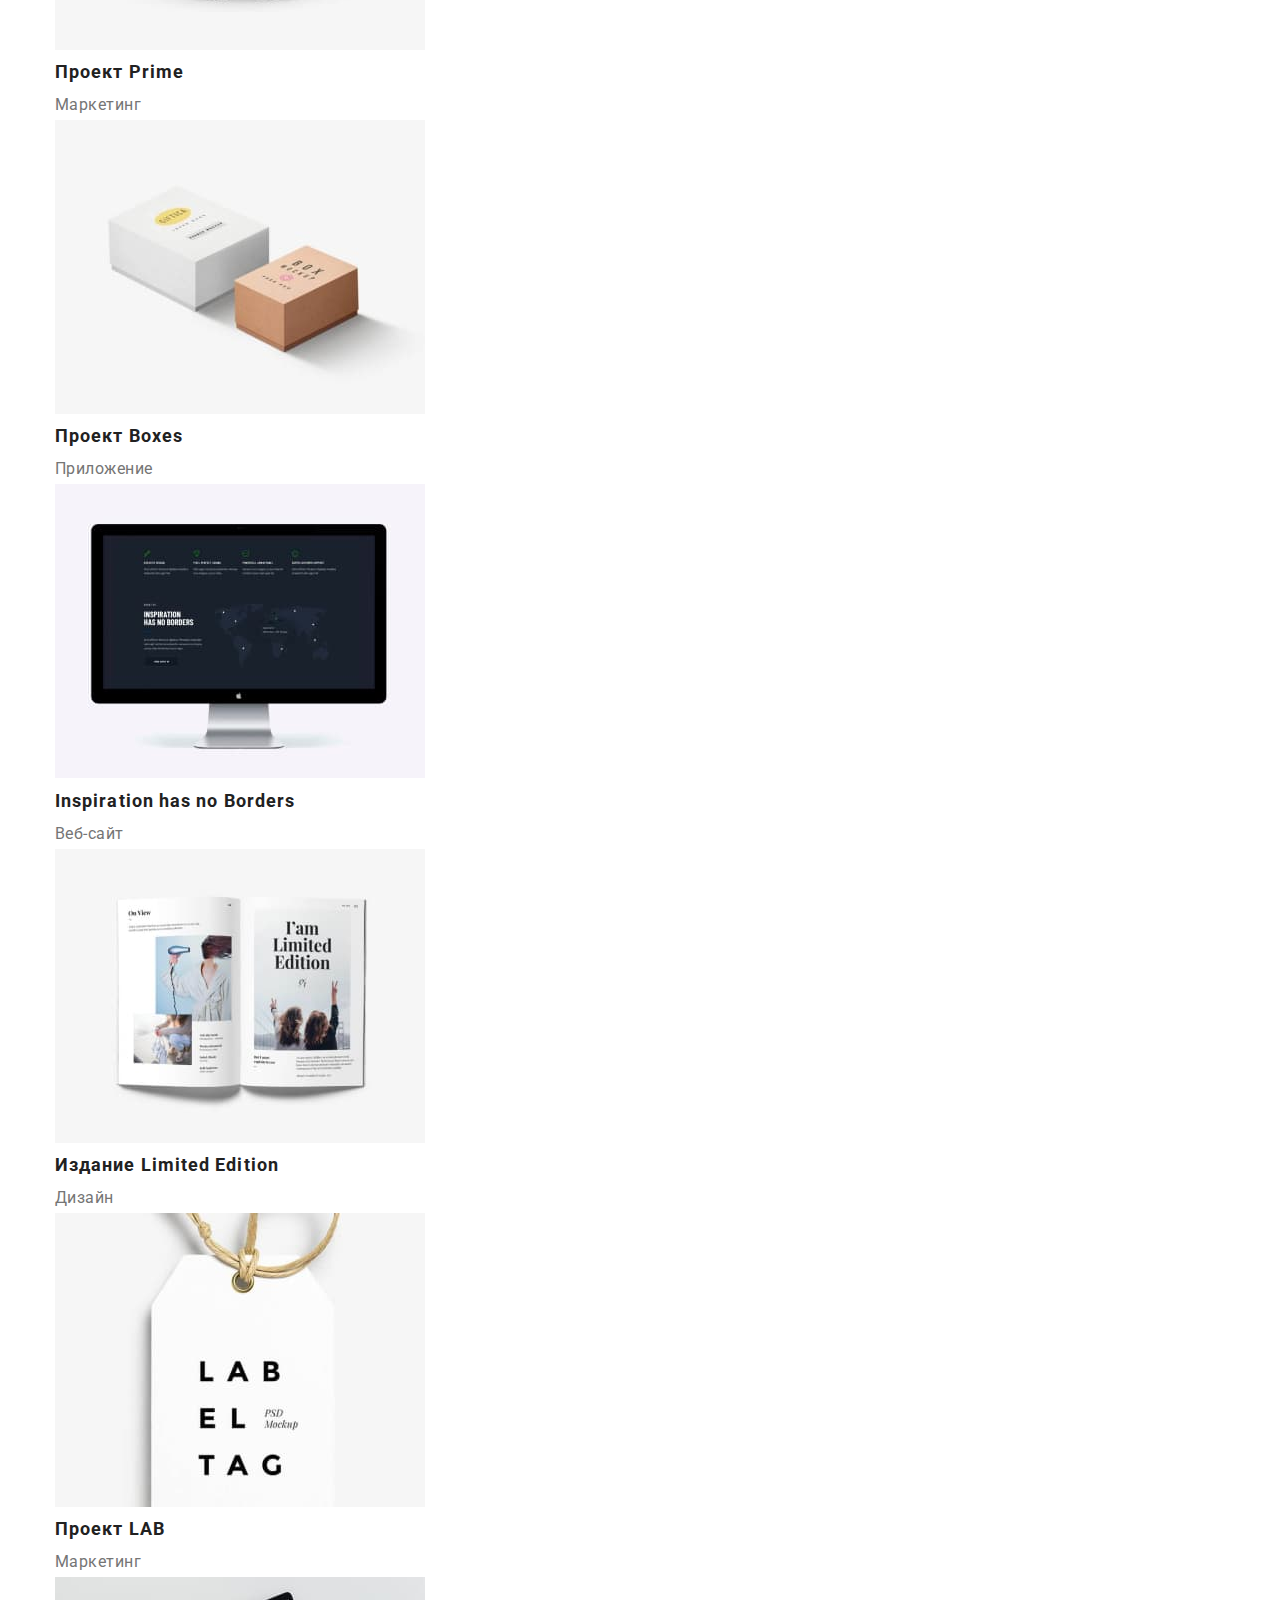
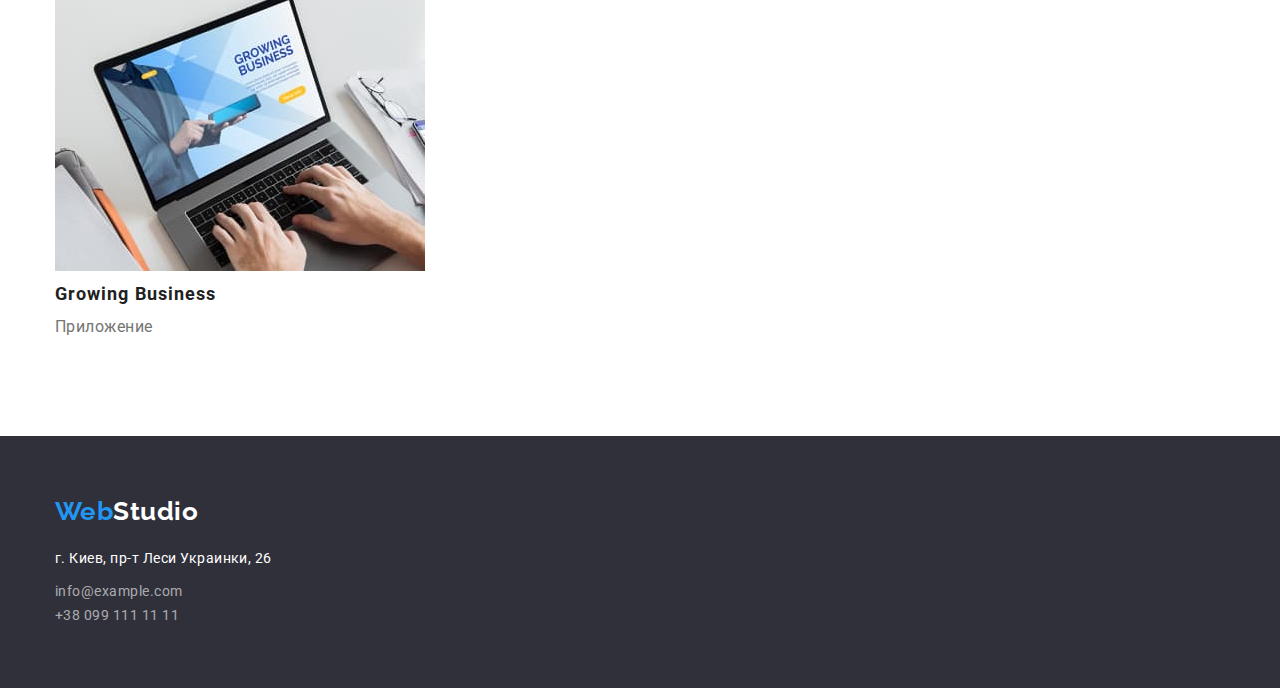
==== commit eee00251: "upd" ====
--- a/portfolio.html
+++ b/portfolio.html
@@ -52,20 +52,20 @@
       <section class="section">
         <div class="container">
           <h1 class="title__hidden">Фильтр</h1>
-          <ul class="list">
-            <li>
+          <ul class="btn__list list">
+            <li class="btn__inner">
               <button class="filter__btn current" type="button">Все</button>
             </li>
-            <li>
+            <li class="btn__inner">
               <button class="filter__btn" type="button">Веб-сайты</button>
             </li>
-            <li>
+            <li class="btn__inner">
               <button class="filter__btn" type="button">Приложения</button>
             </li>
-            <li>
+            <li class="btn__inner">
               <button class="filter__btn" type="button">Дизайн</button>
             </li>
-            <li>
+            <li class="btn__inner">
               <button class="filter__btn" type="button">Маркетинг</button>
             </li>
           </ul>
--- a/css/styles.css
+++ b/css/styles.css
@@ -170,6 +170,16 @@
   border-radius: 4px;
   box-shadow: 0px 4px 4px rgba(0, 0, 0, 0.15);
   cursor: pointer;
+}
+
+.btn__list {
+  display: flex;
+  justify-content: center;
+  margin-bottom: 50px;
+}
+
+.btn__inner:not(:last-child) {
+  margin-right: 8px;
 }
 
 .filter__btn {
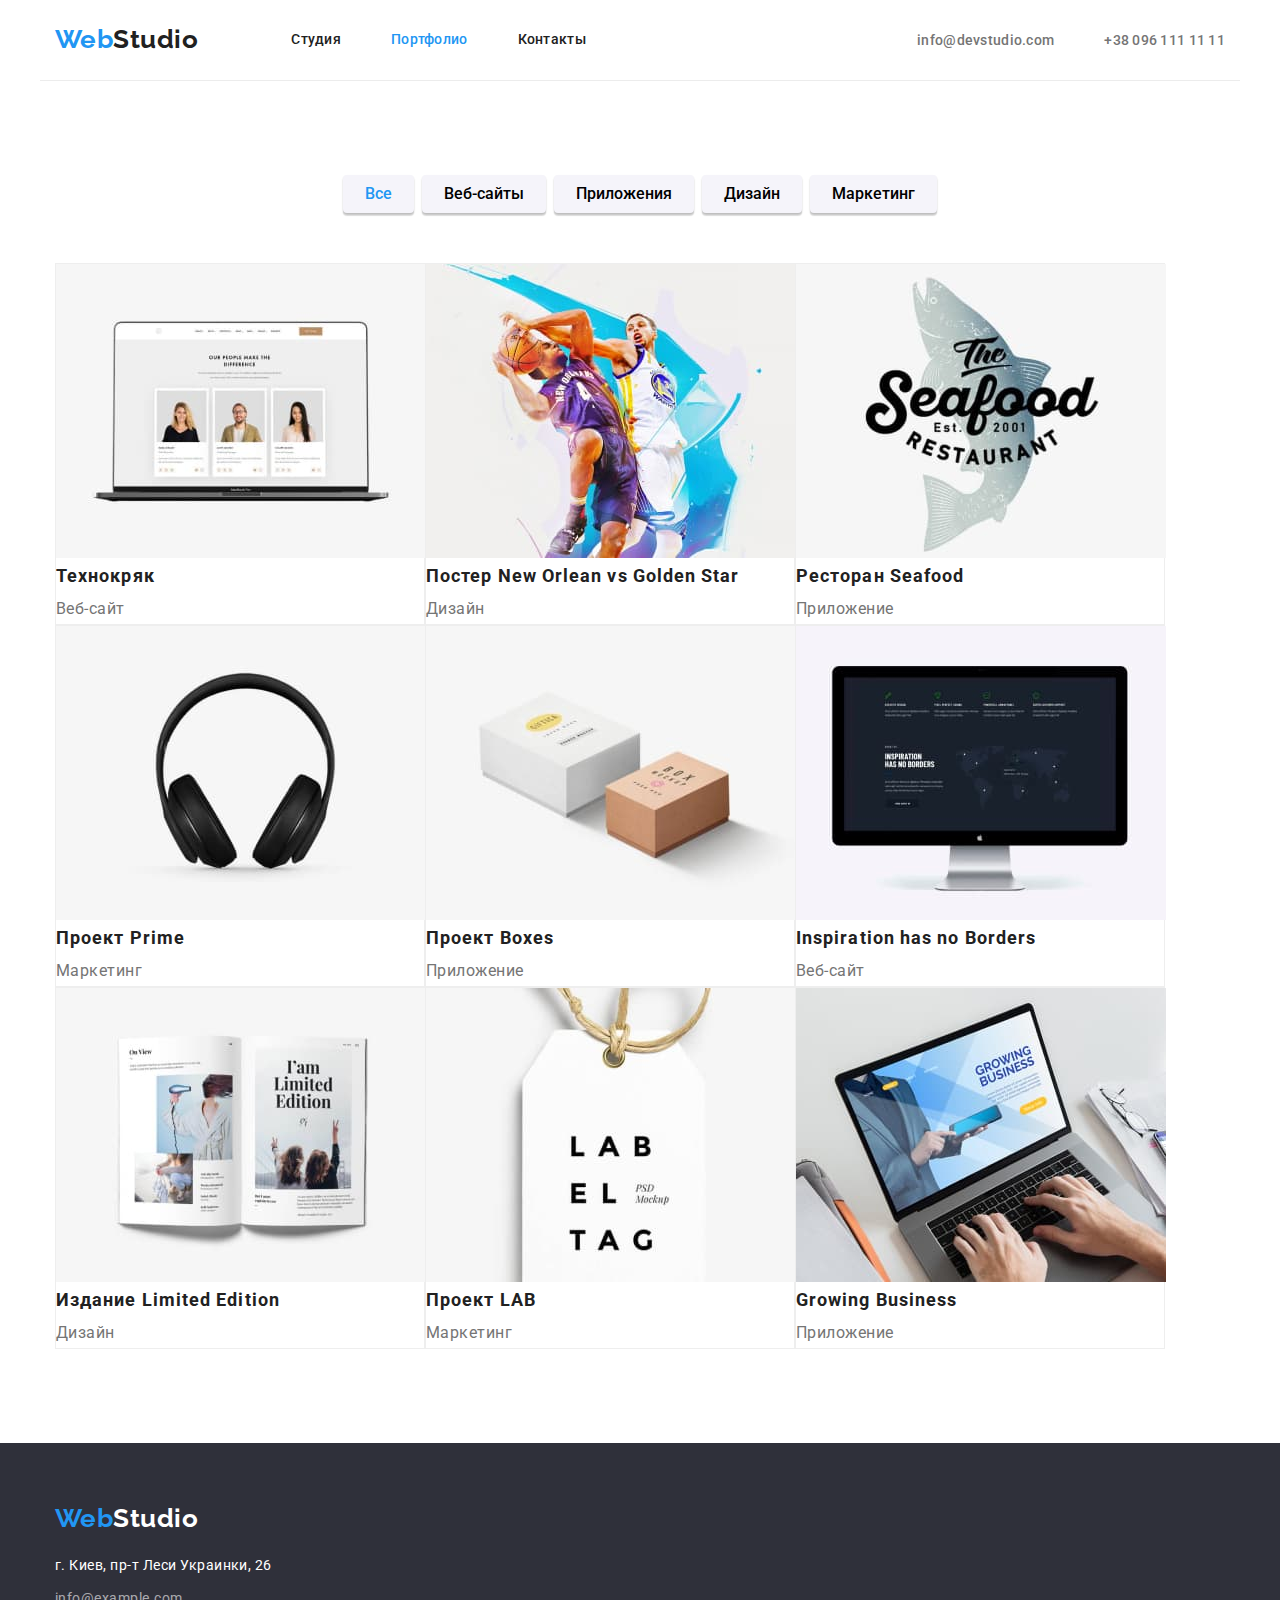
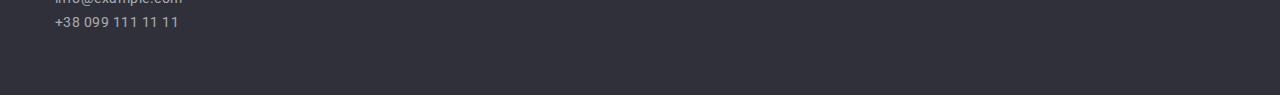
==== commit 972a4871: "upd css" ====
--- a/portfolio.html
+++ b/portfolio.html
@@ -69,99 +69,93 @@
               <button class="filter__btn" type="button">Маркетинг</button>
             </li>
           </ul>
-          <div>
-            <ul class="list">
-              <li>
-                <img src="./images/website.jpg" width="370" alt="website" />
-                <h2 class="filter__title">Технокряк</h2>
-                <p class="filter__text">Веб-сайт</p>
-              </li>
-              <li>
-                <img
-                  src="./images/basketball-poster-design.jpg"
-                  width="370"
-                  alt="basketball-poster-design"
-                />
-                <h2 class="filter__title">
-                  Постер <span lang="en">New Orlean vs Golden Star</span>
-                </h2>
-                <p class="filter__text">Дизайн</p>
-              </li>
-              <li>
-                <img
-                  src="./images/restaurant-the-seafood.jpg"
-                  width="370"
-                  alt="restaurant-the-seafood"
-                />
-                <h2 class="filter__title">
-                  Ресторан <span lang="en">Seafood</span>
-                </h2>
-                <p class="filter__text">Приложение</p>
-              </li>
-              <li>
-                <img
-                  src="./images/project-prime.jpg"
-                  width="370"
-                  alt="project-prime"
-                />
-                <h2 class="filter__title">
-                  Проект <span lang="en">Prime</span>
-                </h2>
-                <p class="filter__text">Маркетинг</p>
-              </li>
-              <li>
-                <img
-                  src="./images/project-boxes.jpg"
-                  width="370"
-                  alt="project-boxes"
-                />
-                <h2 class="filter__title">
-                  Проект <span lang="en">Boxes</span>
-                </h2>
-                <p class="filter__text">Приложение</p>
-              </li>
-              <li>
-                <img
-                  src="./images/website-inspiration-has-no-borders.jpg"
-                  width="370"
-                  alt="website-inspiration-has-no-borders"
-                />
-                <h2 class="filter__title" lang="en">
-                  Inspiration has no Borders
-                </h2>
-                <p class="filter__text">Веб-сайт</p>
-              </li>
-              <li>
-                <img
-                  src="./images/design-limited-edition.jpg"
-                  width="370"
-                  alt="design-limited-edition"
-                />
-                <h2 class="filter__title">
-                  Издание <span lang="en">Limited Edition</span>
-                </h2>
-                <p class="filter__text">Дизайн</p>
-              </li>
-              <li>
-                <img
-                  src="./images/project-lab.jpg"
-                  width="370"
-                  alt="project-lab"
-                />
-                <h2 class="filter__title">Проект <span lang="en">LAB</span></h2>
-                <p class="filter__text">Маркетинг</p>
-              </li>
-              <li>
-                <img
-                  src="./images/growing-business.jpg"
-                  width="370"
-                  alt="growing-business"
-                />
-                <h2 class="filter__title" lang="en">Growing Business</h2>
-                <p class="filter__text">Приложение</p>
-              </li>
-            </ul>
-          </div>
+          <ul class="filter__list list">
+            <li class="filter__card">
+              <img src="./images/website.jpg" width="370" alt="website" />
+              <h2 class="filter__title">Технокряк</h2>
+              <p class="filter__text">Веб-сайт</p>
+            </li>
+            <li class="filter__card">
+              <img
+                src="./images/basketball-poster-design.jpg"
+                width="370"
+                alt="basketball-poster-design"
+              />
+              <h2 class="filter__title">
+                Постер <span lang="en">New Orlean vs Golden Star</span>
+              </h2>
+              <p class="filter__text">Дизайн</p>
+            </li>
+            <li class="filter__card">
+              <img
+                src="./images/restaurant-the-seafood.jpg"
+                width="370"
+                alt="restaurant-the-seafood"
+              />
+              <h2 class="filter__title">
+                Ресторан <span lang="en">Seafood</span>
+              </h2>
+              <p class="filter__text">Приложение</p>
+            </li>
+            <li class="filter__card">
+              <img
+                src="./images/project-prime.jpg"
+                width="370"
+                alt="project-prime"
+              />
+              <h2 class="filter__title">Проект <span lang="en">Prime</span></h2>
+              <p class="filter__text">Маркетинг</p>
+            </li>
+            <li class="filter__card">
+              <img
+                src="./images/project-boxes.jpg"
+                width="370"
+                alt="project-boxes"
+              />
+              <h2 class="filter__title">Проект <span lang="en">Boxes</span></h2>
+              <p class="filter__text">Приложение</p>
+            </li>
+            <li class="filter__card">
+              <img
+                src="./images/website-inspiration-has-no-borders.jpg"
+                width="370"
+                alt="website-inspiration-has-no-borders"
+              />
+              <h2 class="filter__title" lang="en">
+                Inspiration has no Borders
+              </h2>
+              <p class="filter__text">Веб-сайт</p>
+            </li>
+            <li class="filter__card">
+              <img
+                src="./images/design-limited-edition.jpg"
+                width="370"
+                alt="design-limited-edition"
+              />
+              <h2 class="filter__title">
+                Издание <span lang="en">Limited Edition</span>
+              </h2>
+              <p class="filter__text">Дизайн</p>
+            </li>
+            <li class="filter__card">
+              <img
+                src="./images/project-lab.jpg"
+                width="370"
+                alt="project-lab"
+              />
+              <h2 class="filter__title">Проект <span lang="en">LAB</span></h2>
+              <p class="filter__text">Маркетинг</p>
+            </li>
+            <li class="filter__card">
+              <img
+                src="./images/growing-business.jpg"
+                width="370"
+                alt="growing-business"
+              />
+              <h2 class="filter__title" lang="en">Growing Business</h2>
+              <p class="filter__text">Приложение</p>
+            </li>
+          </ul>
         </div>
       </section>
     </main>
--- a/css/styles.css
+++ b/css/styles.css
@@ -195,16 +195,6 @@
     0px 2px 2px rgba(0, 0, 0, 0.12);
   text-align: center;
   cursor: pointer;
-}
-
-.filter__btn:hover {
-  background-color: var(--accent-color);
-  color: var(--tittle-text-color);
-}
-
-.filter__btn:focus {
-  background-color: var(--accent-color);
-  color: var(--tittle-text-color);
 }
 
 /* Specials */
@@ -311,6 +301,30 @@
 
 /* Filter */
 
+.filter__list {
+  display: flex;
+  flex-wrap: wrap;
+}
+
+.filter__card {
+  width: 370px;
+  border: 1px solid #eeeeee;
+}
+
+.filter__card img {
+  display: block;
+}
+
+.filter__btn:hover {
+  background-color: var(--accent-color);
+  color: var(--tittle-text-color);
+}
+
+.filter__btn:focus {
+  background-color: var(--accent-color);
+  color: var(--tittle-text-color);
+}
+
 .filter__title {
   color: var(--primary-text-color);
   font-size: 18px;
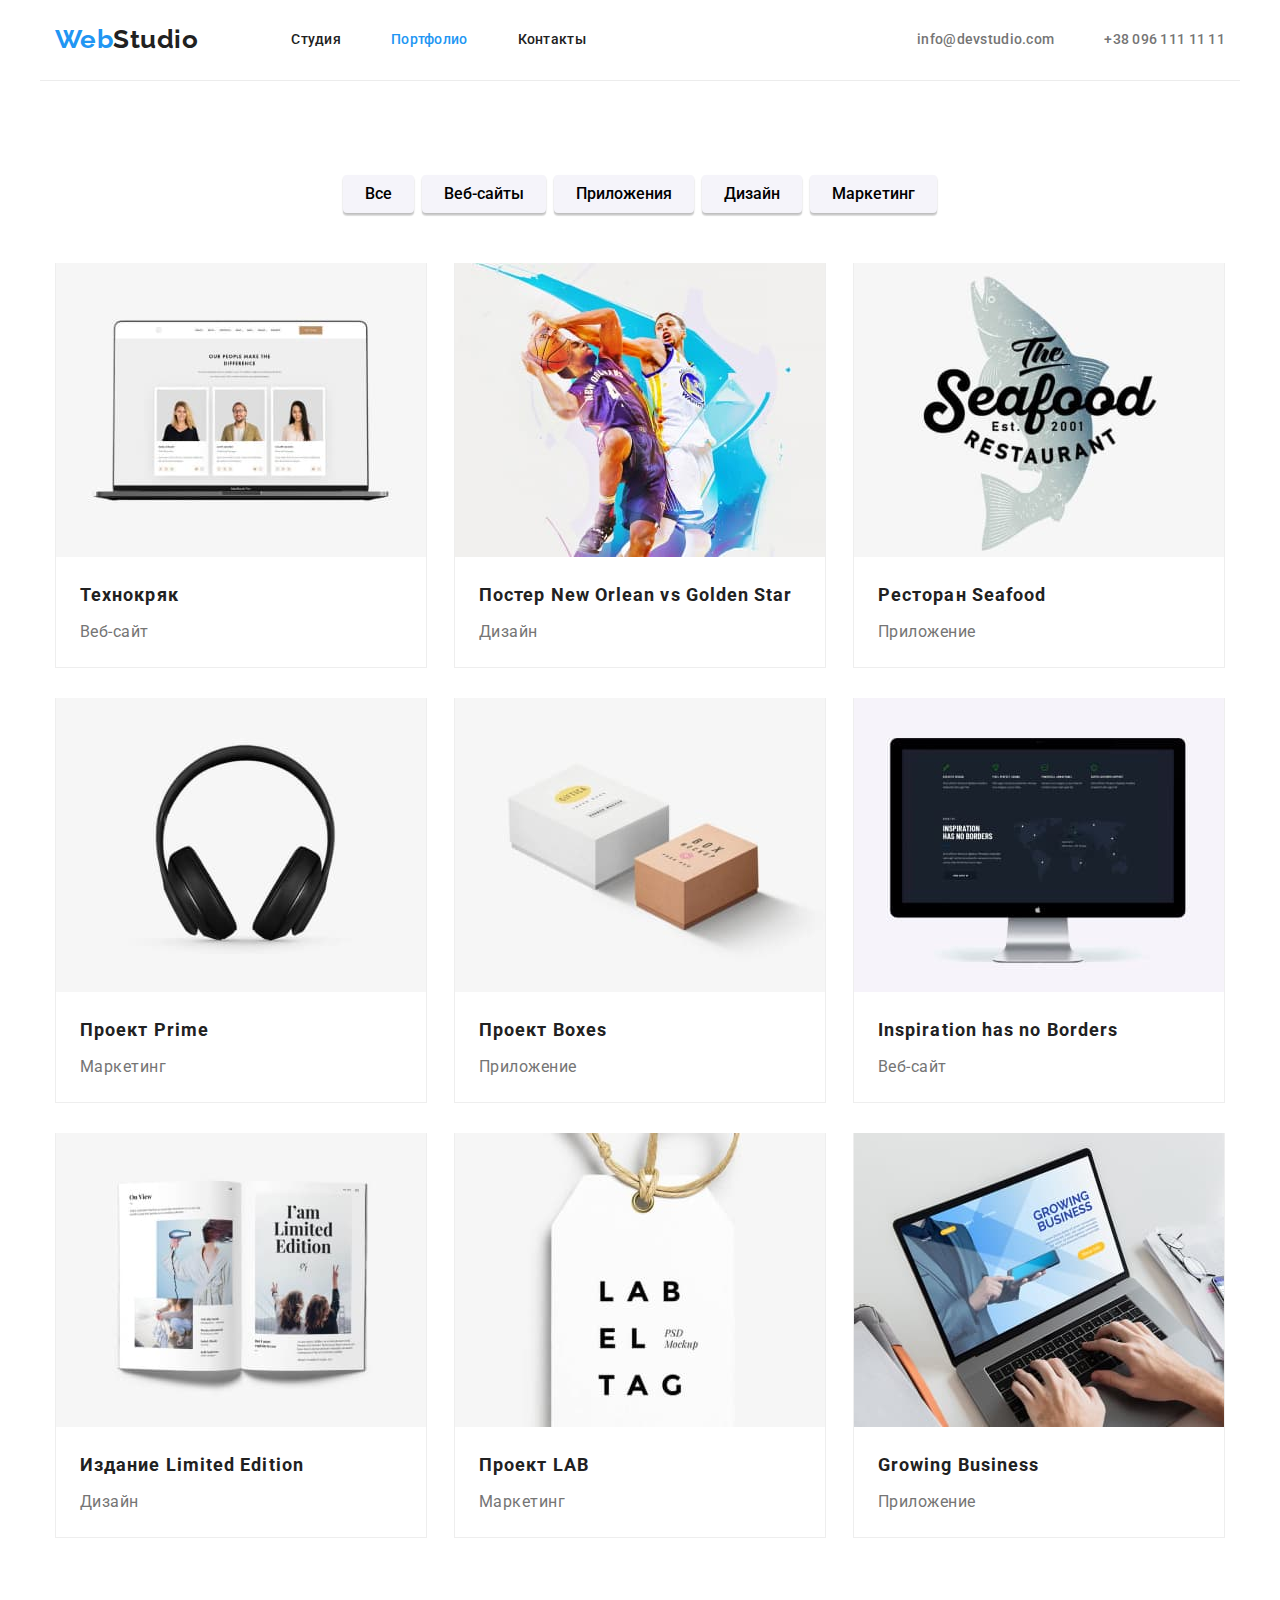
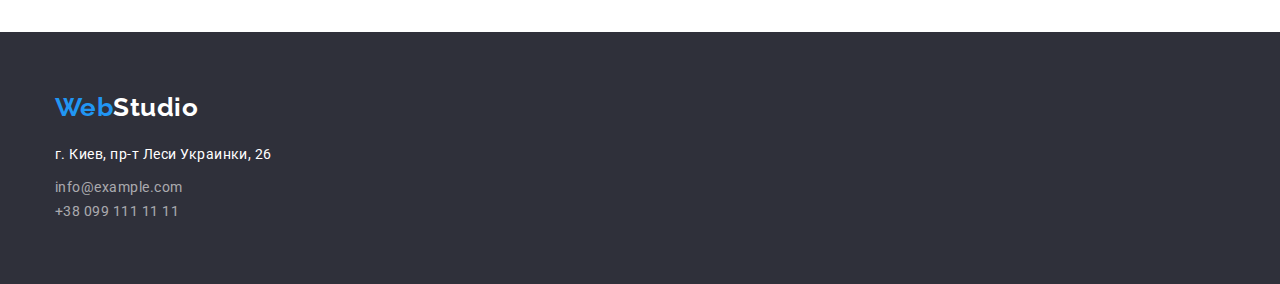
==== commit 9a8756f1: "upd css" ====
--- a/portfolio.html
+++ b/portfolio.html
@@ -54,7 +54,7 @@
           <h1 class="title__hidden">Фильтр</h1>
           <ul class="btn__list list">
             <li class="btn__inner">
-              <button class="filter__btn current" type="button">Все</button>
+              <button class="filter__btn active" type="button">Все</button>
             </li>
             <li class="btn__inner">
               <button class="filter__btn" type="button">Веб-сайты</button>
--- a/css/styles.css
+++ b/css/styles.css
@@ -62,6 +62,7 @@
 
 .header__inner {
   color: var(--primary-text-color);
+  padding: 24px 0;
   margin-right: 93px;
   font-family: "Raleway", sans-serif;
   font-size: 26px;
@@ -72,6 +73,7 @@
 
 .header__logo {
   color: var(--accent-color);
+  padding: 24px 0;
   font-family: "Raleway", sans-serif;
   font-size: 26px;
   font-weight: 700;
@@ -112,6 +114,7 @@
 .header__address {
   color: var(--secondary-text-color);
   display: inline-block;
+  padding: 32px 0;
   font-size: 14px;
   font-weight: 500;
   line-height: 1.14;
@@ -138,6 +141,7 @@
 
 .hero {
   background-color: var(--primary-section-color);
+  padding: 200px 0;
   text-align: center;
 }
 
@@ -197,8 +201,18 @@
   cursor: pointer;
 }
 
+.filter__btn:hover,
+.filter__btn:focus {
+  background-color: var(--accent-color);
+  color: var(--tittle-text-color);
+}
+
+.filter__btn.active:active {
+  background-color: var(--accent-color);
+  color: var(--tittle-text-color);
+}
+
 /* Specials */
-
 .title__hidden {
   position: absolute;
   width: 1px;
@@ -248,7 +262,10 @@
 
 .specialist__inner {
   display: flex;
-  justify-content: space-between;
+}
+
+.specialist__work:not(:last-child) {
+  margin-right: 30px;
 }
 
 .specialist__inner img {
@@ -266,7 +283,10 @@
 
 .specialist__list {
   display: flex;
-  justify-content: space-between;
+}
+
+.specialist__card:not(:last-child) {
+  margin-right: 30px;
 }
 
 .specialist__card {
@@ -307,26 +327,31 @@
 }
 
 .filter__card {
-  width: 370px;
-  border: 1px solid #eeeeee;
+  width: 372px;
+  margin-right: 27px;
+  margin-bottom: 30px;
+  border-left: 1px solid #eeeeee;
+  border-right: 1px solid #eeeeee;
+  border-bottom: 1px solid #eeeeee;
 }
 
 .filter__card img {
   display: block;
 }
 
-.filter__btn:hover {
-  background-color: var(--accent-color);
-  color: var(--tittle-text-color);
-}
-
-.filter__btn:focus {
-  background-color: var(--accent-color);
-  color: var(--tittle-text-color);
+.filter__card:nth-child(3n) {
+  margin-right: 0;
+}
+
+.filter__card:nth-last-child(-n + 3) {
+  margin-bottom: 0;
 }
 
 .filter__title {
   color: var(--primary-text-color);
+  margin: 0 24px;
+  margin-top: 20px;
+  margin-bottom: 4px;
   font-size: 18px;
   font-weight: 700;
   line-height: 2;
@@ -335,6 +360,8 @@
 
 .filter__text {
   color: var(--secondary-text-color);
+  margin: 0 24px;
+  margin-bottom: 20px;
   font-size: 16px;
   line-height: 1.87;
 }
@@ -349,6 +376,8 @@
 .footer__inner {
   color: var(--tittle-text-color);
   font-family: "Raleway", sans-serif;
+  display: block;
+  margin-bottom: 20px;
   font-size: 26px;
   font-weight: 700;
   line-height: 1.2;
@@ -365,16 +394,18 @@
 
 .footer__text {
   color: var(--tittle-text-color);
-  margin-top: 20px;
   margin-bottom: 9px;
   font-size: 14px;
   line-height: 1.71;
   font-style: normal;
 }
 
+.footer__info {
+  margin-bottom: 9px;
+}
+
 .footer__address {
   color: var(--footer-address-color);
-  margin-bottom: 9px;
   font-size: 14px;
   line-height: 1.71;
   font-style: normal;
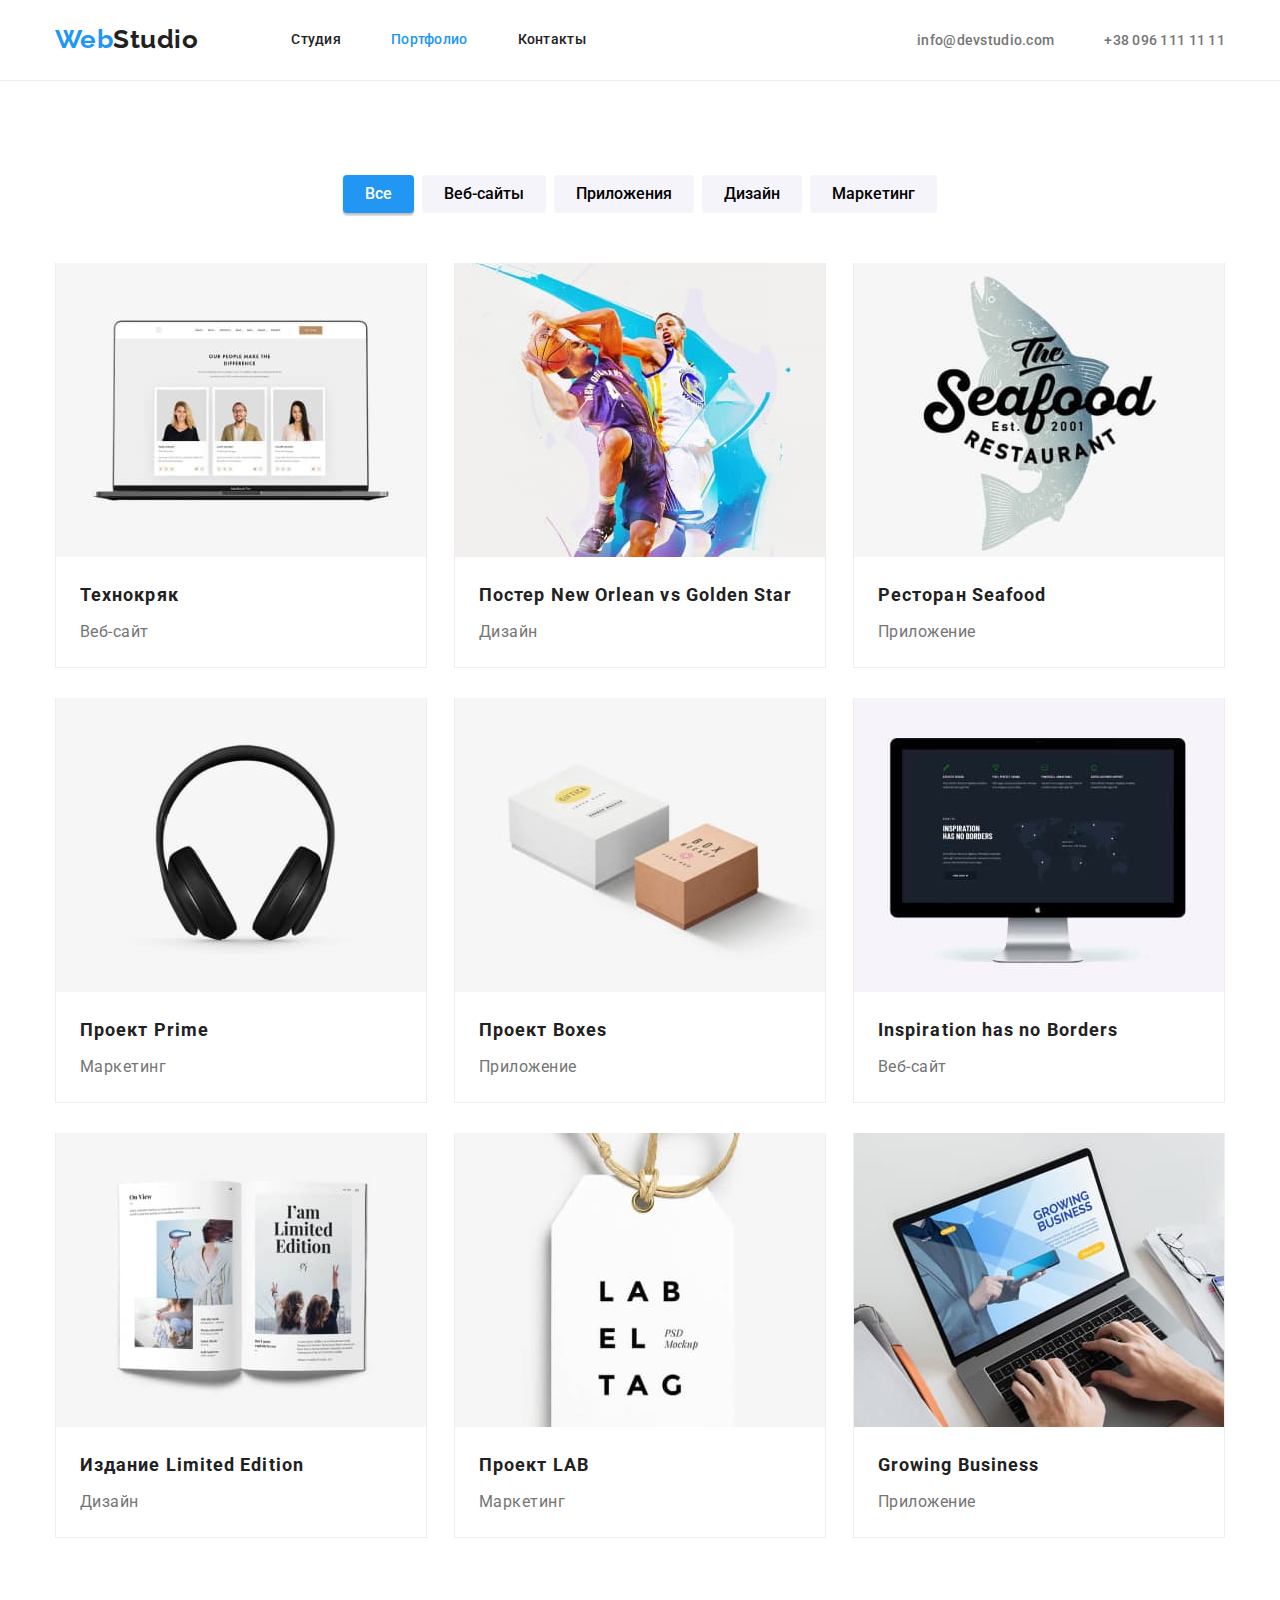
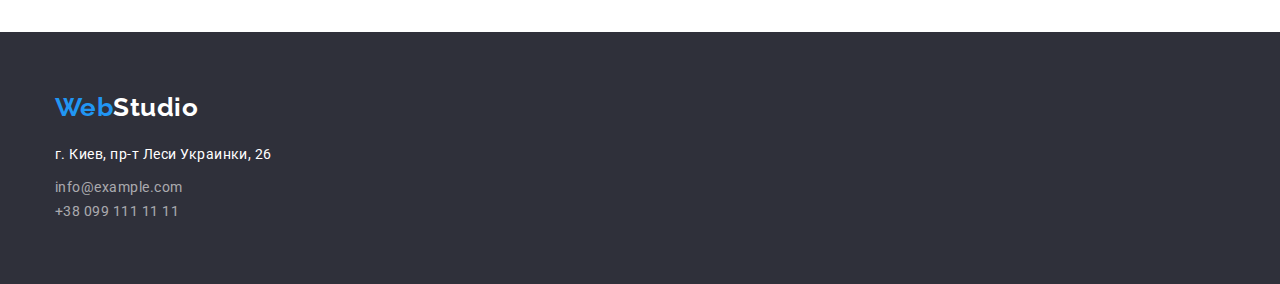
==== commit b773d504: "upd html and css" ====
--- a/portfolio.html
+++ b/portfolio.html
@@ -18,35 +18,37 @@
     <link rel="stylesheet" href="css/styles.css" />
   </head>
   <body>
-    <header class="header container">
-      <nav class="nav__main">
-        <a class="header__inner" href="/">
-          <span class="header__logo">Web</span>Studio</a
-        >
-        <ul class="nav__list list">
-          <li class="nav__item">
-            <a class="nav__link" href="index.html">Студия</a>
+    <header class="header">
+      <div class="container">
+        <nav class="nav__main">
+          <a class="header__inner" href="/">
+            <span class="header__logo">Web</span>Studio</a
+          >
+          <ul class="nav__list list">
+            <li class="nav__item">
+              <a class="nav__link" href="index.html">Студия</a>
+            </li>
+            <li class="nav__item">
+              <a class="nav__link current" href="portfolio.html">Портфолио</a>
+            </li>
+            <li class="nav__item">
+              <a class="nav__link" href="">Контакты</a>
+            </li>
+          </ul>
+        </nav>
+        <ul class="address__list list">
+          <li class="nav__address">
+            <a class="header__address" href="mailto:info@devstudio.com"
+              >info@devstudio.com</a
+            >
           </li>
-          <li class="nav__item">
-            <a class="nav__link current" href="portfolio.html">Портфолио</a>
-          </li>
-          <li class="nav__item">
-            <a class="nav__link" href="">Контакты</a>
+          <li class="nav__address">
+            <a class="header__address" href="tel:+380961111111"
+              >+38 096 111 11 11</a
+            >
           </li>
         </ul>
-      </nav>
-      <ul class="address__list list">
-        <li class="nav__address">
-          <a class="header__address" href="mailto:info@devstudio.com"
-            >info@devstudio.com</a
-          >
-        </li>
-        <li class="nav__address">
-          <a class="header__address" href="tel:+380961111111"
-            >+38 096 111 11 11</a
-          >
-        </li>
-      </ul>
+      </div>
     </header>
     <main>
       <section class="section">
--- a/css/styles.css
+++ b/css/styles.css
@@ -56,8 +56,12 @@
 
 .header {
   background-color: var(--primary-background-color);
-  display: flex;
+  margin: 0 auto;
   border-bottom: 1px solid #ececec;
+}
+
+.header .container {
+  display: flex;
 }
 
 .header__inner {
@@ -113,7 +117,6 @@
 
 .header__address {
   color: var(--secondary-text-color);
-  display: inline-block;
   padding: 32px 0;
   font-size: 14px;
   font-weight: 500;
@@ -121,6 +124,10 @@
   letter-spacing: 0.02em;
   font-style: normal;
   text-decoration: none;
+}
+
+.nav__address {
+  display: inline-block;
 }
 
 .nav__link:hover,
@@ -195,19 +202,19 @@
   line-height: 1.62;
   border: 0;
   border-radius: 4px;
+  text-align: center;
+  cursor: pointer;
+}
+
+.active {
+  background-color: var(--accent-color);
+  color: var(--tittle-text-color);
   box-shadow: 0px 3px 1px rgba(0, 0, 0, 0.1), 0px 1px 2px rgba(0, 0, 0, 0.08),
     0px 2px 2px rgba(0, 0, 0, 0.12);
-  text-align: center;
-  cursor: pointer;
 }
 
 .filter__btn:hover,
 .filter__btn:focus {
-  background-color: var(--accent-color);
-  color: var(--tittle-text-color);
-}
-
-.filter__btn.active:active {
   background-color: var(--accent-color);
   color: var(--tittle-text-color);
 }
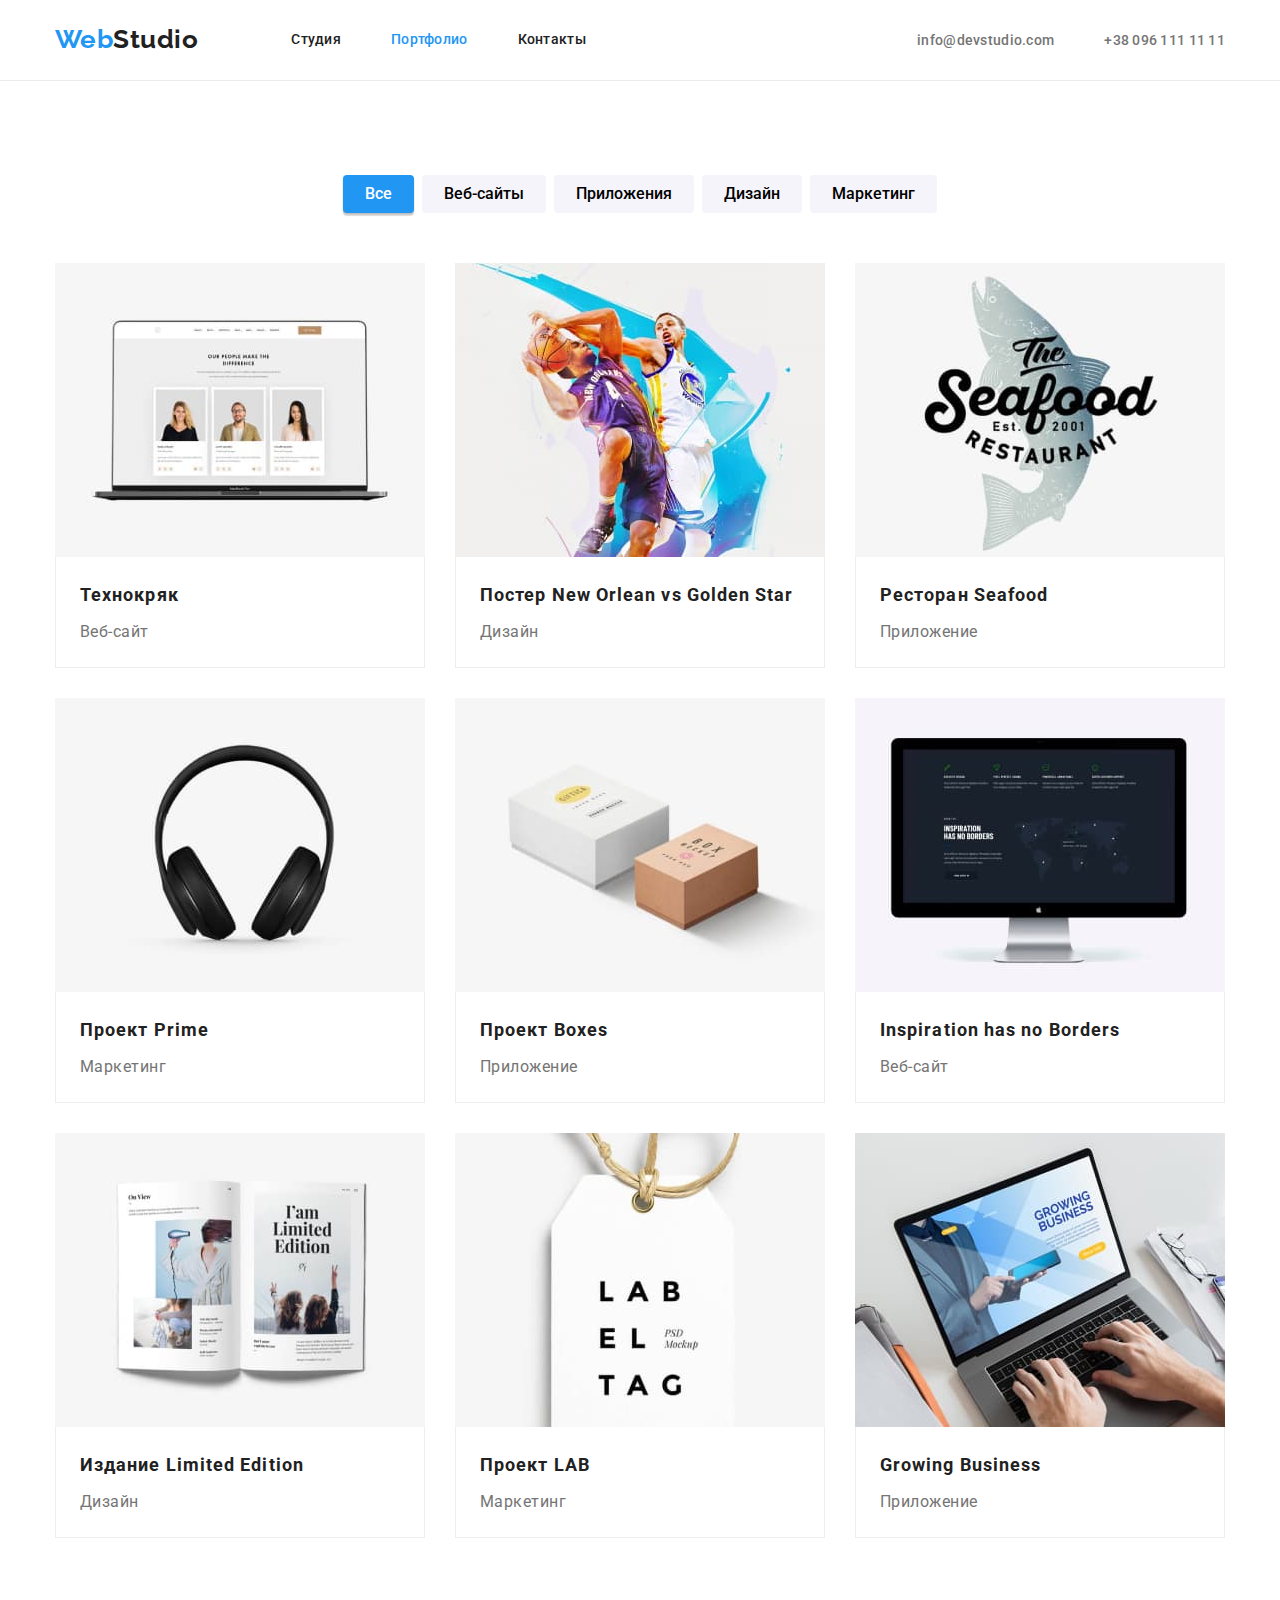
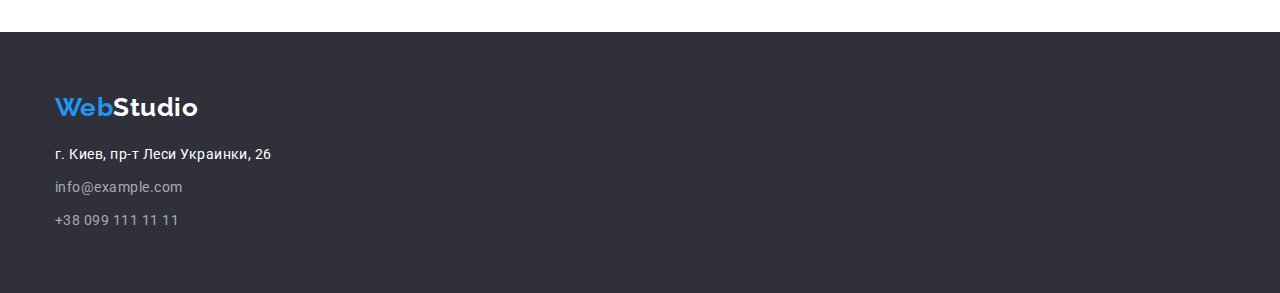
==== commit 4415a03d: "upd html and css" ====
--- a/portfolio.html
+++ b/portfolio.html
@@ -74,8 +74,10 @@
           <ul class="filter__list list">
             <li class="filter__card">
               <img src="./images/website.jpg" width="370" alt="website" />
-              <h2 class="filter__title">Технокряк</h2>
-              <p class="filter__text">Веб-сайт</p>
+              <div class="filter__inner">
+                <h2 class="filter__title">Технокряк</h2>
+                <p class="filter__text">Веб-сайт</p>
+              </div>
             </li>
             <li class="filter__card">
               <img
@@ -83,10 +85,12 @@
                 width="370"
                 alt="basketball-poster-design"
               />
-              <h2 class="filter__title">
-                Постер <span lang="en">New Orlean vs Golden Star</span>
-              </h2>
-              <p class="filter__text">Дизайн</p>
+              <div class="filter__inner">
+                <h2 class="filter__title">
+                  Постер <span lang="en">New Orlean vs Golden Star</span>
+                </h2>
+                <p class="filter__text">Дизайн</p>
+              </div>
             </li>
             <li class="filter__card">
               <img
@@ -94,10 +98,12 @@
                 width="370"
                 alt="restaurant-the-seafood"
               />
-              <h2 class="filter__title">
-                Ресторан <span lang="en">Seafood</span>
-              </h2>
-              <p class="filter__text">Приложение</p>
+              <div class="filter__inner">
+                <h2 class="filter__title">
+                  Ресторан <span lang="en">Seafood</span>
+                </h2>
+                <p class="filter__text">Приложение</p>
+              </div>
             </li>
             <li class="filter__card">
               <img
@@ -105,8 +111,12 @@
                 width="370"
                 alt="project-prime"
               />
-              <h2 class="filter__title">Проект <span lang="en">Prime</span></h2>
-              <p class="filter__text">Маркетинг</p>
+              <div class="filter__inner">
+                <h2 class="filter__title">
+                  Проект <span lang="en">Prime</span>
+                </h2>
+                <p class="filter__text">Маркетинг</p>
+              </div>
             </li>
             <li class="filter__card">
               <img
@@ -114,8 +124,12 @@
                 width="370"
                 alt="project-boxes"
               />
-              <h2 class="filter__title">Проект <span lang="en">Boxes</span></h2>
-              <p class="filter__text">Приложение</p>
+              <div class="filter__inner">
+                <h2 class="filter__title">
+                  Проект <span lang="en">Boxes</span>
+                </h2>
+                <p class="filter__text">Приложение</p>
+              </div>
             </li>
             <li class="filter__card">
               <img
@@ -123,10 +137,12 @@
                 width="370"
                 alt="website-inspiration-has-no-borders"
               />
-              <h2 class="filter__title" lang="en">
-                Inspiration has no Borders
-              </h2>
-              <p class="filter__text">Веб-сайт</p>
+              <div class="filter__inner">
+                <h2 class="filter__title" lang="en">
+                  Inspiration has no Borders
+                </h2>
+                <p class="filter__text">Веб-сайт</p>
+              </div>
             </li>
             <li class="filter__card">
               <img
@@ -134,10 +150,12 @@
                 width="370"
                 alt="design-limited-edition"
               />
-              <h2 class="filter__title">
-                Издание <span lang="en">Limited Edition</span>
-              </h2>
-              <p class="filter__text">Дизайн</p>
+              <div class="filter__inner">
+                <h2 class="filter__title">
+                  Издание <span lang="en">Limited Edition</span>
+                </h2>
+                <p class="filter__text">Дизайн</p>
+              </div>
             </li>
             <li class="filter__card">
               <img
@@ -145,8 +163,10 @@
                 width="370"
                 alt="project-lab"
               />
-              <h2 class="filter__title">Проект <span lang="en">LAB</span></h2>
-              <p class="filter__text">Маркетинг</p>
+              <div class="filter__inner">
+                <h2 class="filter__title">Проект <span lang="en">LAB</span></h2>
+                <p class="filter__text">Маркетинг</p>
+              </div>
             </li>
             <li class="filter__card">
               <img
@@ -154,8 +174,10 @@
                 width="370"
                 alt="growing-business"
               />
-              <h2 class="filter__title" lang="en">Growing Business</h2>
-              <p class="filter__text">Приложение</p>
+              <div class="filter__inner">
+                <h2 class="filter__title" lang="en">Growing Business</h2>
+                <p class="filter__text">Приложение</p>
+              </div>
             </li>
           </ul>
         </div>
@@ -169,7 +191,7 @@
         <address>
           <p class="footer__text">г. Киев, пр-т Леси Украинки, 26</p>
           <ul class="list">
-            <li>
+            <li class="footer__info">
               <a class="footer__address" href="mailto:info@example.com"
                 >info@example.com</a
               >
--- a/css/styles.css
+++ b/css/styles.css
@@ -217,6 +217,8 @@
 .filter__btn:focus {
   background-color: var(--accent-color);
   color: var(--tittle-text-color);
+  box-shadow: 0px 3px 1px rgba(0, 0, 0, 0.1), 0px 1px 2px rgba(0, 0, 0, 0.08),
+    0px 2px 2px rgba(0, 0, 0, 0.12);
 }
 
 /* Specials */
@@ -308,10 +310,16 @@
   display: block;
 }
 
+.specialist__text h3 {
+  padding: 30px 0 10px 0;
+}
+
+.specialist__text p {
+  margin-bottom: 30px;
+}
+
 .specialist__name {
   color: var(--primary-text-color);
-  margin-top: 30px;
-  margin-bottom: 10px;
   font-size: 16px;
   font-weight: 500;
   line-height: 1.18;
@@ -320,7 +328,6 @@
 
 .specialist__info {
   color: var(--secondary-text-color);
-  margin-bottom: 30px;
   font-size: 16px;
   line-height: 1.18;
   text-align: center;
@@ -334,31 +341,42 @@
 }
 
 .filter__card {
-  width: 372px;
-  margin-right: 27px;
+  width: 370px;
+  margin-right: 30px;
   margin-bottom: 30px;
+}
+
+.filter__card img {
+  display: block;
+  max-width: 100%;
+  height: auto;
+}
+
+.filter__card:nth-child(3n) {
+  margin-right: 0;
+}
+
+.filter__card:nth-last-child(-n + 3) {
+  margin-bottom: 0;
+}
+
+.filter__inner {
   border-left: 1px solid #eeeeee;
   border-right: 1px solid #eeeeee;
   border-bottom: 1px solid #eeeeee;
 }
 
-.filter__card img {
-  display: block;
-}
-
-.filter__card:nth-child(3n) {
-  margin-right: 0;
-}
-
-.filter__card:nth-last-child(-n + 3) {
-  margin-bottom: 0;
+.filter__inner h2 {
+  padding: 20px 24px 4px;
+}
+
+.filter__inner p {
+  padding: 0 24px;
+  margin-bottom: 20px;
 }
 
 .filter__title {
   color: var(--primary-text-color);
-  margin: 0 24px;
-  margin-top: 20px;
-  margin-bottom: 4px;
   font-size: 18px;
   font-weight: 700;
   line-height: 2;
@@ -367,8 +385,6 @@
 
 .filter__text {
   color: var(--secondary-text-color);
-  margin: 0 24px;
-  margin-bottom: 20px;
   font-size: 16px;
   line-height: 1.87;
 }
